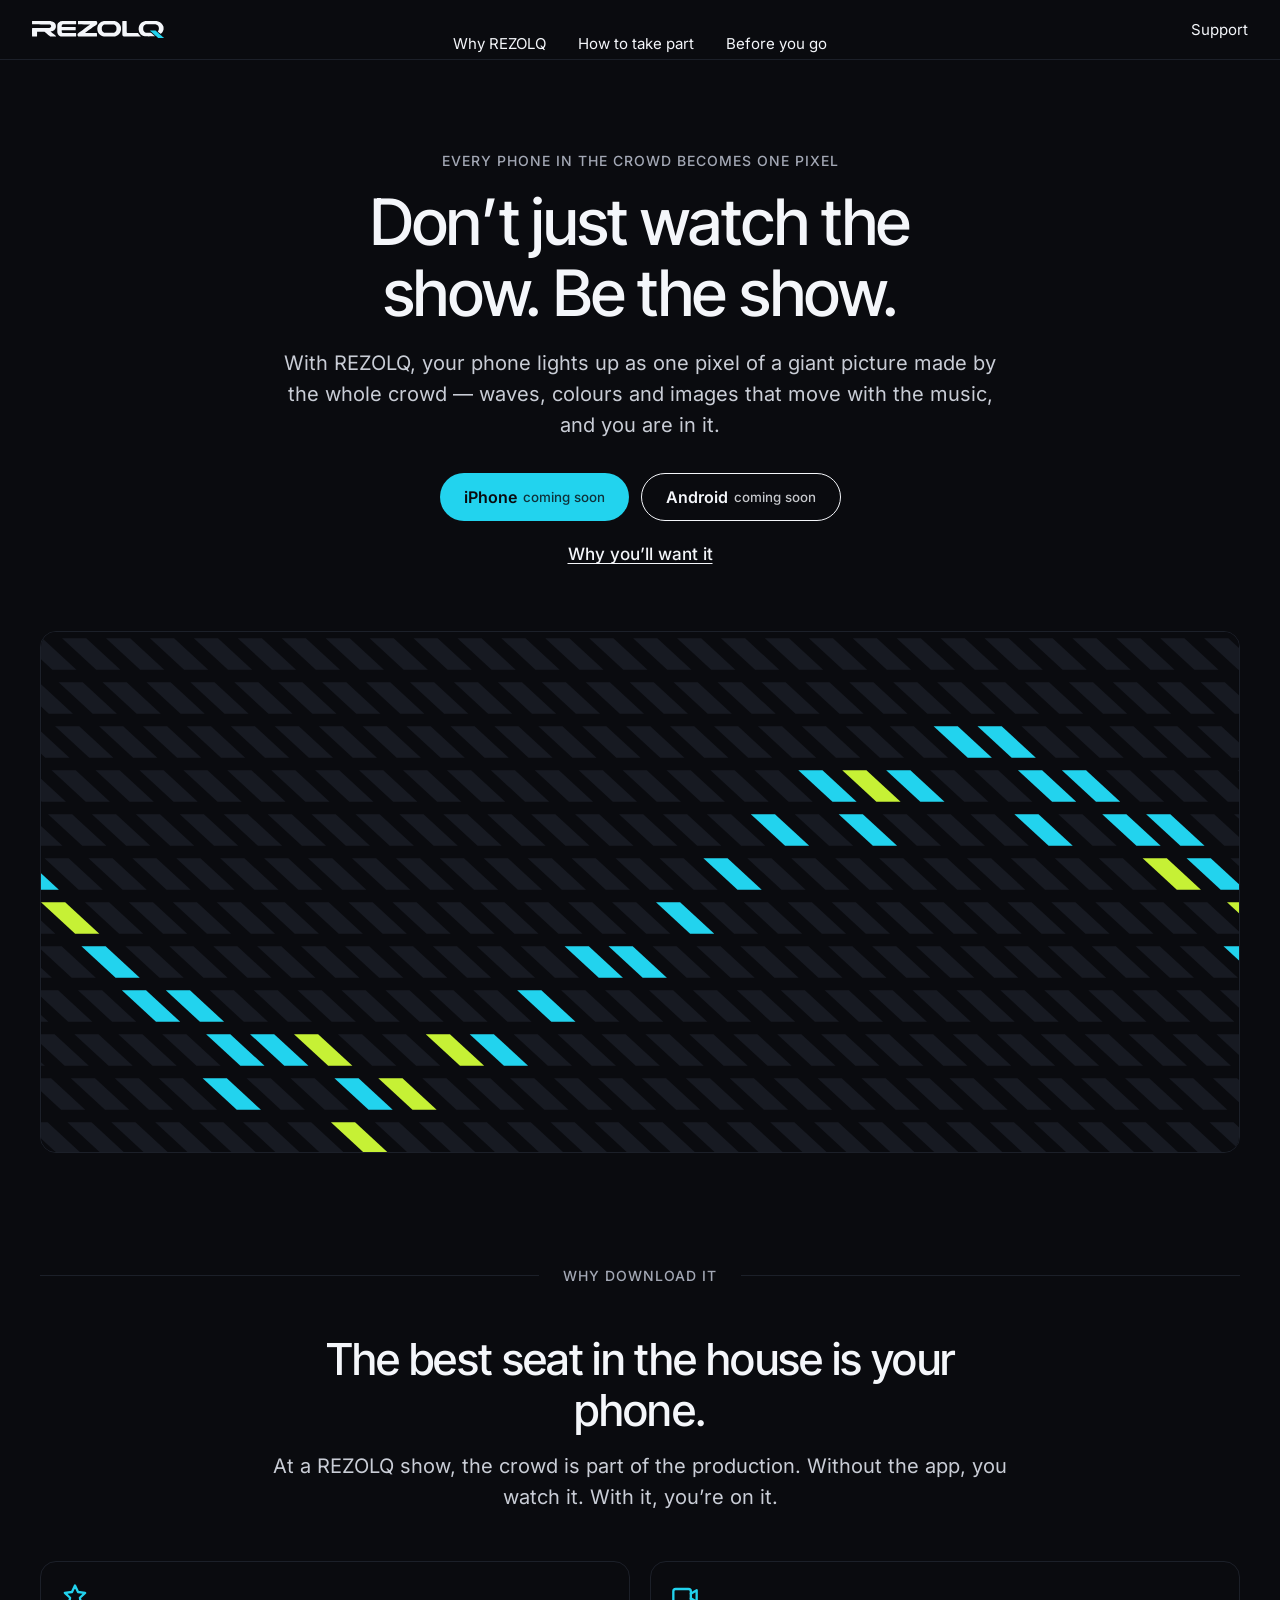
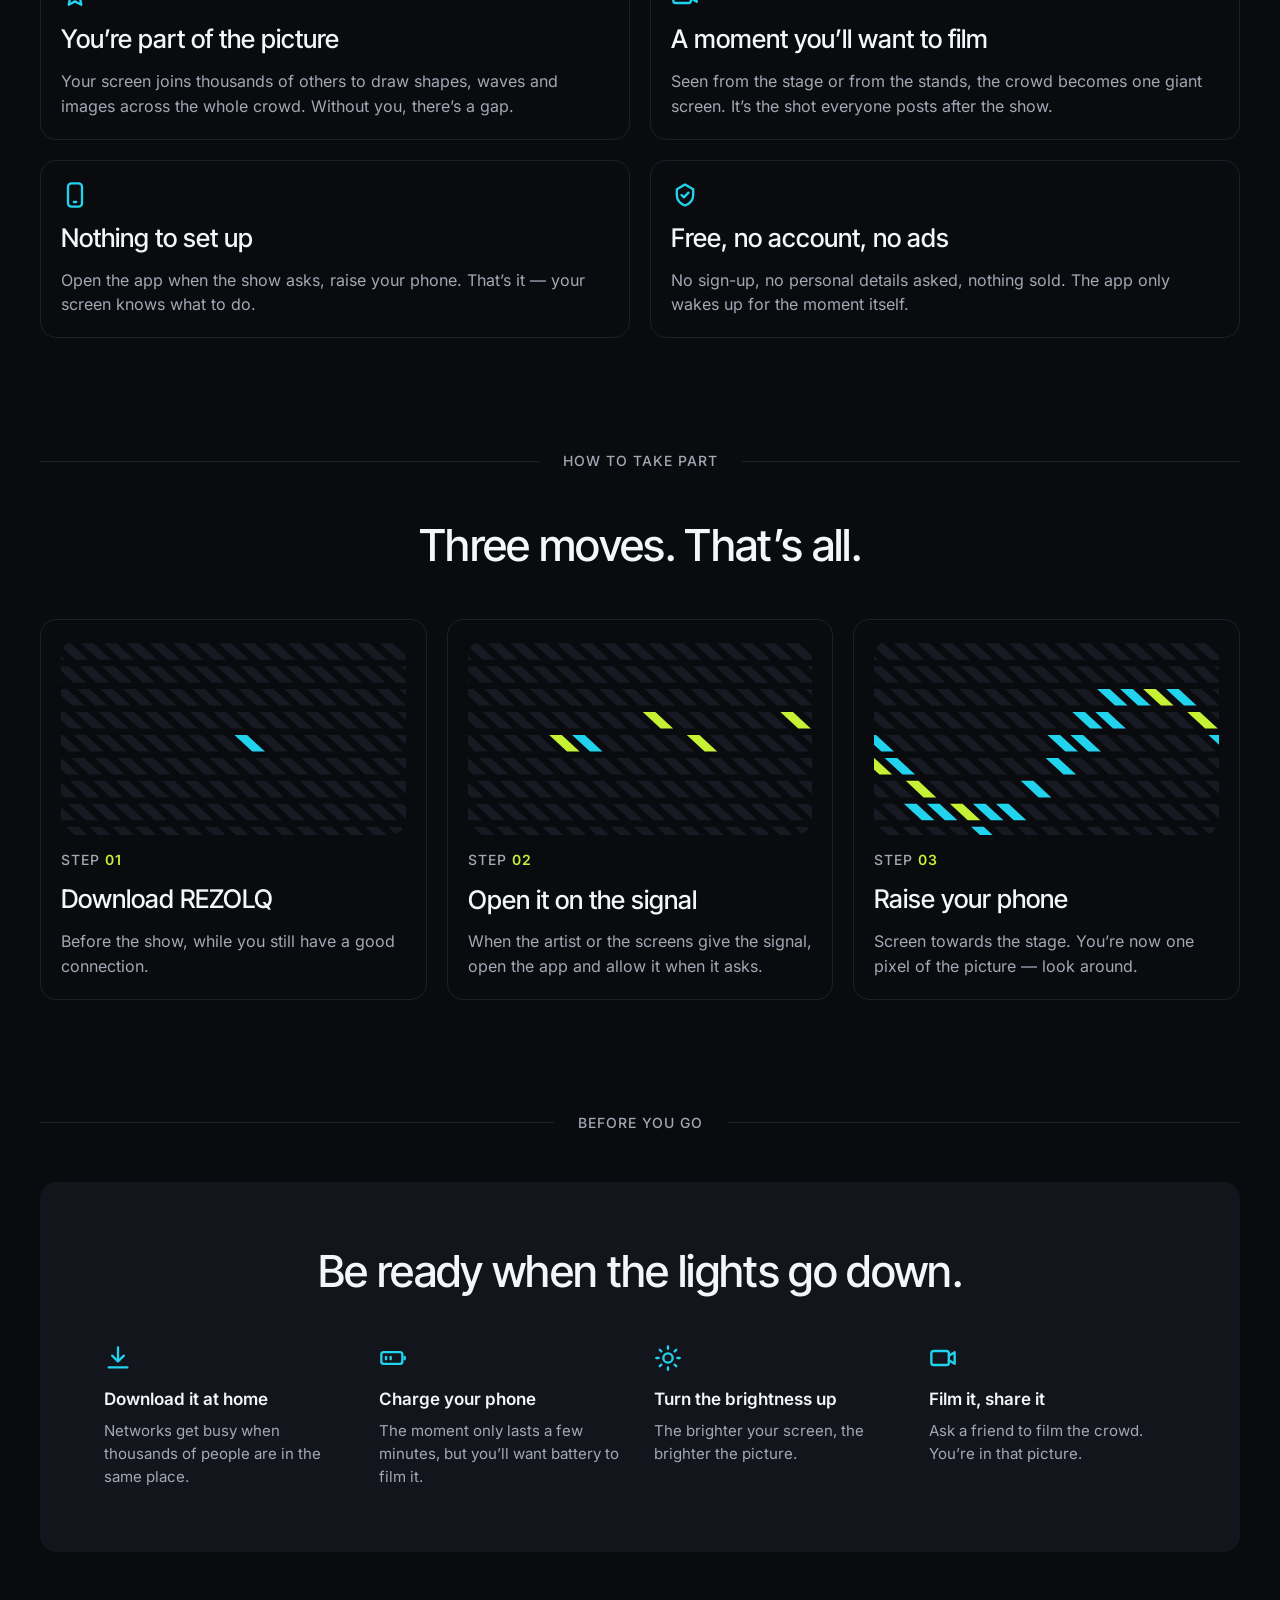
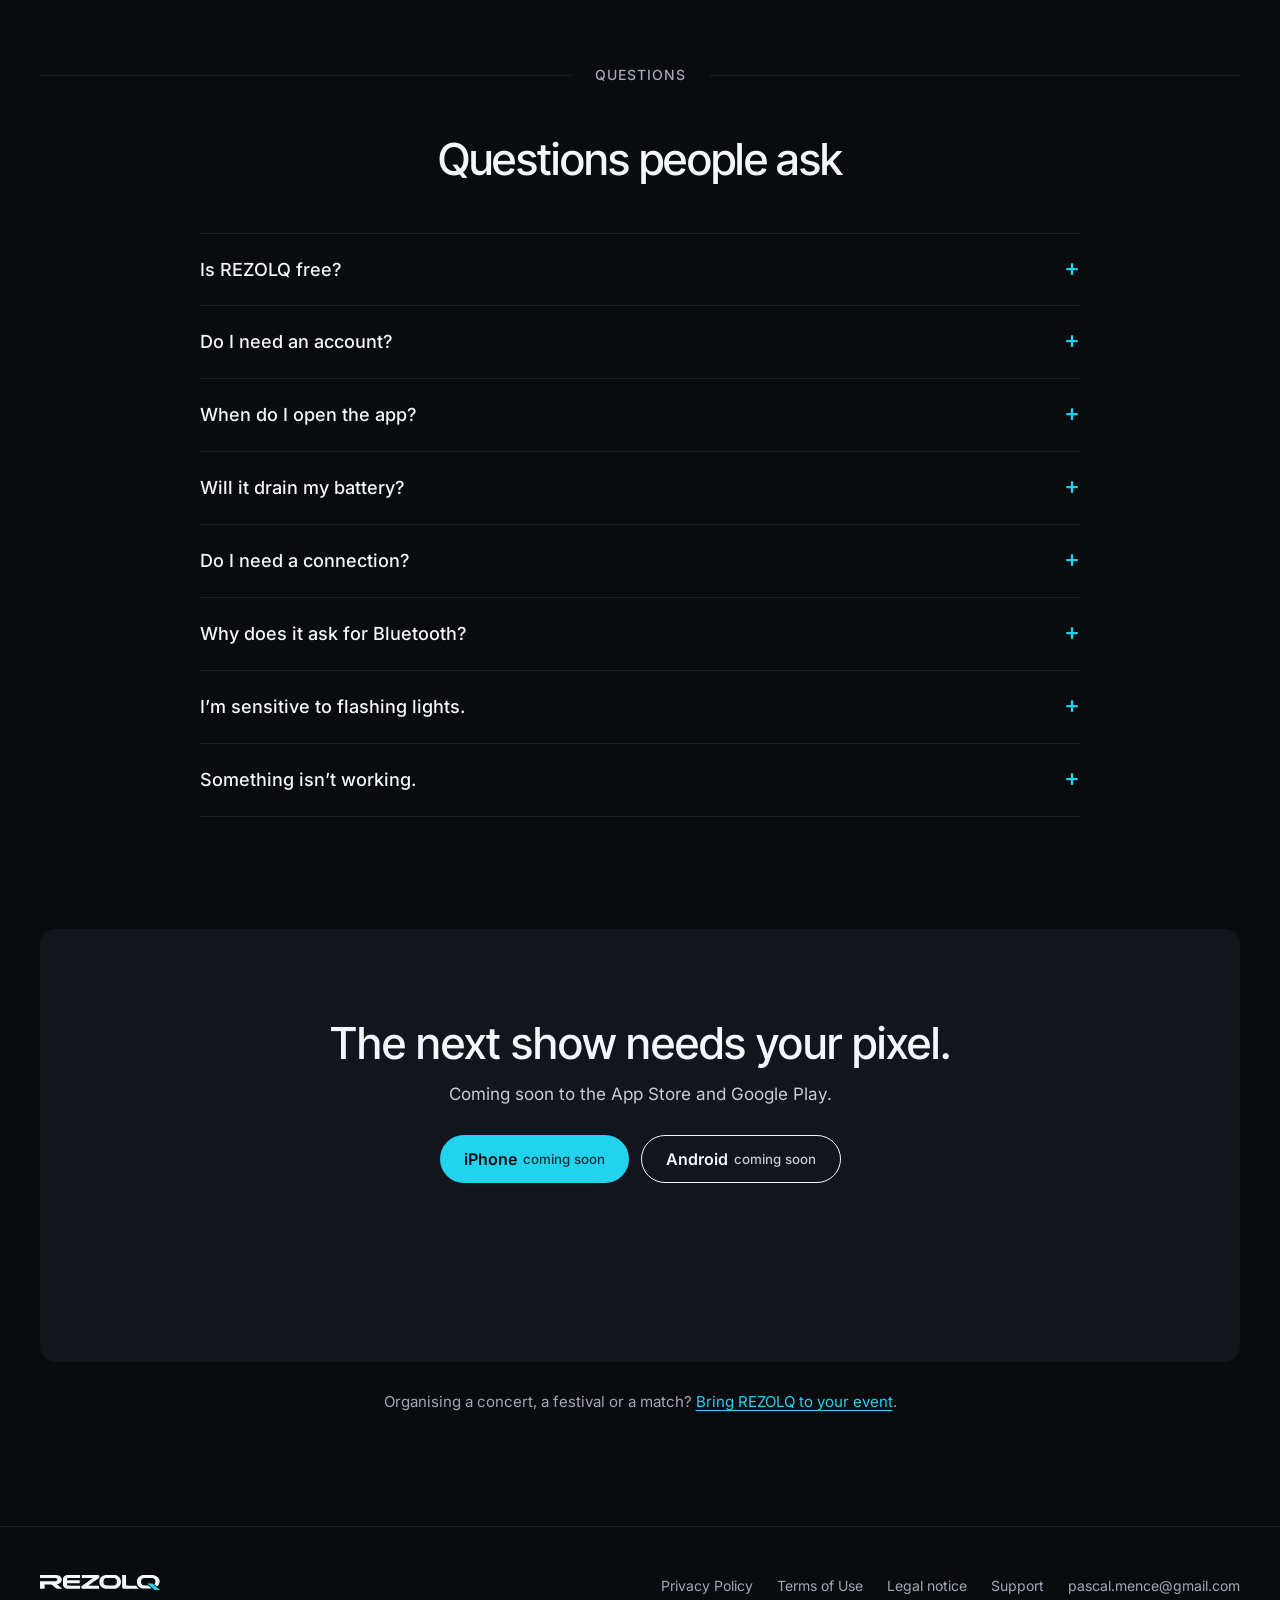
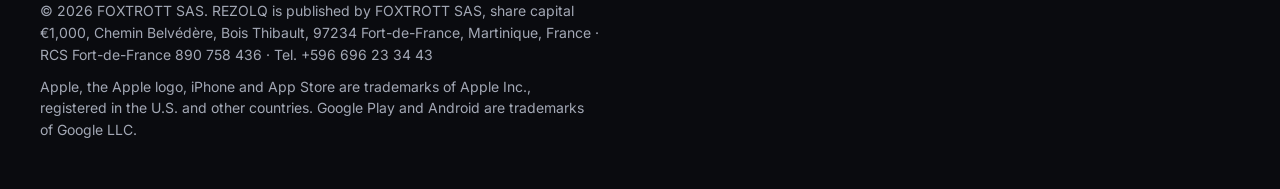
==== index.html @ 42d2b7ce "Redesign: audience-first home (why download, how to take part), Serato-inspired UI, Inter Tight + In" ====
<!doctype html>
<html lang="en">
<head>
<meta charset="utf-8">
<title>REZOLQ — Be the show</title>
<meta name="viewport" content="width=device-width, initial-scale=1">
<meta name="description" content="Don’t just watch the show. Be the show. With REZOLQ, your phone becomes one pixel of a giant picture made by the whole crowd. Free for iPhone and Android, no account.">
<meta http-equiv="Content-Security-Policy" content="default-src 'self'; script-src 'none'; style-src 'self'; img-src 'self' data:; font-src 'self'; connect-src 'none'; object-src 'none'; base-uri 'self'; form-action 'none'">
<meta name="referrer" content="strict-origin-when-cross-origin">
<meta name="theme-color" content="#0a0b0f">
<link rel="canonical" href="https://rezolq.com/">
<link rel="icon" href="/favicon.svg" type="image/svg+xml">
<link rel="icon" href="/favicon-32.png" sizes="32x32" type="image/png">
<link rel="apple-touch-icon" href="/apple-touch-icon.png">
<link rel="preload" href="/fonts/inter-tight-latin-500-normal.woff2" as="font" type="font/woff2" crossorigin>
<link rel="stylesheet" href="/assets/css/site.css?v=589f407a">
<meta property="og:type" content="website">
<meta property="og:site_name" content="REZOLQ">
<meta property="og:title" content="REZOLQ — Be the show">
<meta property="og:description" content="Don’t just watch the show. Be the show. With REZOLQ, your phone becomes one pixel of a giant picture made by the whole crowd. Free for iPhone and Android, no account.">
<meta property="og:url" content="https://rezolq.com/">
<meta property="og:image" content="https://rezolq.com/assets/img/og-rezolq.png">
<meta property="og:image:width" content="1200">
<meta property="og:image:height" content="630">
<meta name="twitter:card" content="summary_large_image">
<script type="application/ld+json">{"@context": "https://schema.org", "@graph": [{"@type": "Organization", "name": "FOXTROTT", "url": "https://rezolq.com", "email": "pascal.mence@gmail.com", "telephone": "+596696233443", "logo": "https://rezolq.com/assets/img/icon-512.png", "address": {"@type": "PostalAddress", "streetAddress": "Chemin Belvédère, Bois Thibault", "postalCode": "97234", "addressLocality": "Fort-de-France", "addressCountry": "MQ"}}, {"@type": "SoftwareApplication", "name": "REZOLQ", "applicationCategory": "EntertainmentApplication", "operatingSystem": "iOS, Android", "url": "https://rezolq.com", "publisher": {"@type": "Organization", "name": "FOXTROTT"}}]}</script>
</head>
<body>
<a class="skip" href="#content">Skip to content</a>
<header class="nav">
  <div class="container">
    <a class="logo" href="/" aria-label="REZOLQ home"><img src="/assets/img/rezolq-logo.svg" alt="REZOLQ" width="132" height="17"></a>
    <nav aria-label="Main"><ul class="nav-links"><li><a href="/#why">Why REZOLQ</a></li><li><a href="/#how">How to take part</a></li><li><a href="/#ready">Before you go</a></li></ul></nav>
    <div class="nav-end">
      <a href="/support.html">Support</a>
    </div>
  </div>
</header>
<main id="content">
<section class="hero">
  <div class="container">
    <p class="eyebrow">Every phone in the crowd becomes one pixel</p>
    <h1>Don’t just watch the show. Be the show.</h1>
    <p class="lead">With REZOLQ, your phone lights up as one pixel of a giant picture made by the whole crowd — waves, colours and images that move with the music, and you are in it.</p>
    <div class="actions" id="download"><span class="btn btn-primary btn-soon">iPhone <small>coming soon</small></span><span class="btn btn-secondary btn-soon">Android <small>coming soon</small></span></div>
    <a class="link more" href="#why">Why you’ll want it</a>
    <div class="media"><img src="/assets/img/motif-hero.svg" alt="Phone screens across a crowd; the lit ones draw a wave of light" width="1200" height="520" fetchpriority="high"></div>
  </div>
</section>

<section class="section" aria-labelledby="why-title">
  <div class="container">
    <p class="rule eyebrow" id="why">Why download it</p>
    <div class="section-head"><h2 id="why-title">The best seat in the house is your phone.</h2><p>At a REZOLQ show, the crowd is part of the production. Without the app, you watch it. With it, you’re on it.</p></div>
    <div class="cards cards-2 benefits">
      <article class="card reveal"><span class="ico"><svg viewBox="0 0 24 24" fill="none" stroke="currentColor" stroke-width="2" stroke-linecap="round" stroke-linejoin="round" aria-hidden="true"><path d="M12 3l2.6 5.6 6.1.7-4.5 4.2 1.2 6L12 16.6 6.6 19.5l1.2-6L3.3 9.3l6.1-.7z"/></svg></span><h3>You’re part of the picture</h3><p>Your screen joins thousands of others to draw shapes, waves and images across the whole crowd. Without you, there’s a gap.</p></article>
      <article class="card reveal"><span class="ico"><svg viewBox="0 0 24 24" fill="none" stroke="currentColor" stroke-width="2" stroke-linecap="round" stroke-linejoin="round" aria-hidden="true"><rect x="2" y="6" width="15" height="12" rx="2"/><path d="M17 10l5-3v10l-5-3"/></svg></span><h3>A moment you’ll want to film</h3><p>Seen from the stage or from the stands, the crowd becomes one giant screen. It’s the shot everyone posts after the show.</p></article>
      <article class="card reveal"><span class="ico"><svg viewBox="0 0 24 24" fill="none" stroke="currentColor" stroke-width="2" stroke-linecap="round" stroke-linejoin="round" aria-hidden="true"><rect x="6" y="2" width="12" height="20" rx="3"/><path d="M11 18h2"/></svg></span><h3>Nothing to set up</h3><p>Open the app when the show asks, raise your phone. That’s it — your screen knows what to do.</p></article>
      <article class="card reveal"><span class="ico"><svg viewBox="0 0 24 24" fill="none" stroke="currentColor" stroke-width="2" stroke-linecap="round" stroke-linejoin="round" aria-hidden="true"><path d="M12 3l7 4v5c0 4.5-3 7.5-7 9-4-1.5-7-4.5-7-9V7z"/><path d="M9 12l2 2 4-4"/></svg></span><h3>Free, no account, no ads</h3><p>No sign-up, no personal details asked, nothing sold. The app only wakes up for the moment itself.</p></article>
    </div>
  </div>
</section>

<section class="section" aria-labelledby="how-title">
  <div class="container">
    <p class="rule eyebrow" id="how">How to take part</p>
    <div class="section-head"><h2 id="how-title">Three moves. That’s all.</h2></div>
    <div class="cards cards-3">
      <article class="card reveal"><div class="thumb"><img src="/assets/img/step-1.svg" alt="" width="600" height="340" loading="lazy"></div><p class="meta"><span>Step <b>01</b></span></p><h3>Download REZOLQ</h3><p>Before the show, while you still have a good connection.</p></article>
      <article class="card reveal"><div class="thumb"><img src="/assets/img/step-2.svg" alt="" width="600" height="340" loading="lazy"></div><p class="meta"><span>Step <b>02</b></span></p><h3>Open it on the signal</h3><p>When the artist or the screens give the signal, open the app and allow it when it asks.</p></article>
      <article class="card reveal"><div class="thumb"><img src="/assets/img/step-3.svg" alt="" width="600" height="340" loading="lazy"></div><p class="meta"><span>Step <b>03</b></span></p><h3>Raise your phone</h3><p>Screen towards the stage. You’re now one pixel of the picture — look around.</p></article>
    </div>
  </div>
</section>

<section class="section" aria-labelledby="ready-title">
  <div class="container">
    <p class="rule eyebrow" id="ready">Before you go</p>
    <div class="panel reveal">
      <div class="section-head flush"><h2 id="ready-title">Be ready when the lights go down.</h2></div>
      <div class="features">
        <div class="feature"><svg viewBox="0 0 24 24" fill="none" stroke="currentColor" stroke-width="2" stroke-linecap="round" stroke-linejoin="round" aria-hidden="true"><path d="M12 3v12M7 10l5 5 5-5M4 20h16"/></svg><h3>Download it at home</h3><p>Networks get busy when thousands of people are in the same place.</p></div>
        <div class="feature"><svg viewBox="0 0 24 24" fill="none" stroke="currentColor" stroke-width="2" stroke-linecap="round" stroke-linejoin="round" aria-hidden="true"><rect x="2" y="7" width="18" height="10" rx="2"/><path d="M22 11v2M6 11v2M10 11v2"/></svg><h3>Charge your phone</h3><p>The moment only lasts a few minutes, but you’ll want battery to film it.</p></div>
        <div class="feature"><svg viewBox="0 0 24 24" fill="none" stroke="currentColor" stroke-width="2" stroke-linecap="round" stroke-linejoin="round" aria-hidden="true"><circle cx="12" cy="12" r="4"/><path d="M12 2v2M12 20v2M2 12h2M20 12h2M4.9 4.9l1.4 1.4M17.7 17.7l1.4 1.4M4.9 19.1l1.4-1.4M17.7 6.3l1.4-1.4"/></svg><h3>Turn the brightness up</h3><p>The brighter your screen, the brighter the picture.</p></div>
        <div class="feature"><svg viewBox="0 0 24 24" fill="none" stroke="currentColor" stroke-width="2" stroke-linecap="round" stroke-linejoin="round" aria-hidden="true"><rect x="2" y="6" width="15" height="12" rx="2"/><path d="M17 10l5-3v10l-5-3"/></svg><h3>Film it, share it</h3><p>Ask a friend to film the crowd. You’re in that picture.</p></div>
      </div>
    </div>
  </div>
</section>

<section class="section" aria-labelledby="faq-title">
  <div class="container">
    <p class="rule eyebrow">Questions</p>
    <div class="section-head"><h2 id="faq-title">Questions people ask</h2></div>
    <div class="faq-list">
      <details class="faq"><summary>Is REZOLQ free?</summary><p>Yes. Download it, open it at the show, and you’re in.</p></details><details class="faq"><summary>Do I need an account?</summary><p>No. No sign-up, no e-mail, no password. Nothing to delete afterwards.</p></details><details class="faq"><summary>When do I open the app?</summary><p>Only when the show asks you to. The artist or the screens will give the signal — open REZOLQ, raise your phone, and you’re part of the picture.</p></details><details class="faq"><summary>Will it drain my battery?</summary><p>Barely. The app only runs during the moment itself, usually a few minutes. Close it the rest of the time.</p></details><details class="faq"><summary>Do I need a connection?</summary><p>Yes, mobile data or Wi-Fi during the show. Download the app before you arrive: networks get busy when thousands of people are in the same place.</p></details><details class="faq"><summary>Why does it ask for Bluetooth?</summary><p>So your screen shows the right colour at the right place in the picture. It is used for nothing else. More in our <a href="/privacy.html">Privacy Policy</a>.</p></details><details class="faq"><summary>I’m sensitive to flashing lights.</summary><p>Some moments use flashing colours. If flashing lights affect you, keep the app closed and look away from the screens around you during those moments.</p></details><details class="faq"><summary>Something isn’t working.</summary><p>See the <a href="/support.html">Support page</a> or write to us. We answer within two working days.</p></details>
    </div>
  </div>
</section>

<section class="section" aria-labelledby="final-title">
  <div class="container">
    <div class="final">
      <img src="/assets/img/motif-final.svg" alt="" width="1200" height="420" loading="lazy">
      <h2 id="final-title">The next show needs your pixel.</h2>
      <p>Coming soon to the App Store and Google Play.</p>
      <div class="actions"><span class="btn btn-primary btn-soon">iPhone <small>coming soon</small></span><span class="btn btn-secondary btn-soon">Android <small>coming soon</small></span></div>
    </div>
    <p class="organisers">Organising a concert, a festival or a match? <a href="/support.html">Bring REZOLQ to your event</a>.</p>
  </div>
</section>
</main>
<footer class="foot">
  <div class="container">
    <div class="who">
      <img src="/assets/img/rezolq-logo.svg" alt="REZOLQ" width="120" height="16" loading="lazy">
      <p>© 2026 FOXTROTT SAS. REZOLQ is published by FOXTROTT SAS, share capital €1,000, Chemin Belvédère, Bois Thibault, 97234 Fort-de-France, Martinique, France · RCS Fort-de-France 890 758 436 · Tel. +596 696 23 34 43</p>
      <p>Apple, the Apple logo, iPhone and App Store are trademarks of Apple Inc., registered in the U.S. and other countries. Google Play and Android are trademarks of Google LLC.</p>
    </div>
    <nav aria-label="Legal"><ul><li><a href="/privacy.html">Privacy Policy</a></li><li><a href="/terms.html">Terms of Use</a></li><li><a href="/legal.html">Legal notice</a></li><li><a href="/support.html">Support</a></li><li><a href="mailto:pascal.mence@gmail.com">pascal.mence@gmail.com</a></li></ul></nav>
  </div>
</footer>
</body>
</html>
---- assets/css/site.css ----
/* REZOLQ — generated by _build/build.py from tokens.json. Do not edit by hand. */
@font-face{font-family:'Inter Tight';font-style:normal;font-display:swap;font-weight:500;src:url('../../fonts/inter-tight-latin-500-normal.woff2') format('woff2')}
@font-face{font-family:'Inter Tight';font-style:normal;font-display:swap;font-weight:600;src:url('../../fonts/inter-tight-latin-600-normal.woff2') format('woff2')}
@font-face{font-family:'Inter';font-style:normal;font-display:swap;font-weight:400;src:url('../../fonts/inter-latin-400-normal.woff2') format('woff2')}
@font-face{font-family:'Inter';font-style:normal;font-display:swap;font-weight:500;src:url('../../fonts/inter-latin-500-normal.woff2') format('woff2')}
@font-face{font-family:'Inter';font-style:normal;font-display:swap;font-weight:600;src:url('../../fonts/inter-latin-600-normal.woff2') format('woff2')}
:root {
  --nuit: #0a0b0f;
  --surface: #12151c;
  --ligne: #1c2029;
  --pixel-eteint: #171a22;
  --bordure-bouton: #5b6170;
  --blanc: #f4f6fa;
  --gris-clair: #c9cdd6;
  --gris: #a3a8b5;
  --gris-discret: #8b909c;
  --cyan: #22d3ee;
  --cyan-clair: #a5f3fc;
  --cyan-profond: #0e7490;
  --citron: #c6f135;
  --citron-clair: #e4fa9a;
  --citron-profond: #5c7a0a;
  --font-titre: "Inter Tight", Inter, system-ui, sans-serif;
  --font-texte: Inter, system-ui, sans-serif;
  --espace-1: 8px;
  --espace-2: 16px;
  --espace-3: 24px;
  --espace-4: 32px;
  --espace-5: 48px;
  --espace-6: 96px;
  --rayon-pixel: 2px;
  --rayon-carte: 16px;
  --rayon-pilule: 999px;
  --nav-h: 60px;
  --container: 1200px;
  --text-w: 760px;
  --section-y: clamp(72px, 9vw, 112px);
  --gutter: clamp(16px, 4vw, 32px);
  --fs-display: clamp(40px, 4.4vw + 22px, 64px);
  --fs-h2: clamp(32px, 2.4vw + 20px, 44px);
  --fs-h3: clamp(21px, 0.6vw + 18px, 26px);
  --fs-stat: clamp(32px, 1.6vw + 24px, 40px);
  --fs-lead: clamp(18px, 0.4vw + 16px, 20px);
  --dur-micro: 150ms;
  --dur-state: 250ms;
}
*, *::before, *::after { box-sizing: border-box; }
html { scroll-behavior: smooth; scroll-padding-top: calc(var(--nav-h) + 16px); -webkit-text-size-adjust: 100%; }
body { margin: 0; background: var(--nuit); color: var(--blanc); font-family: var(--font-texte); font-size: 17px; line-height: 1.55; }
img, svg { max-width: 100%; height: auto; display: block; }
a { color: var(--cyan); text-underline-offset: 3px; }
h1, h2, h3 { font-family: var(--font-titre); font-weight: 500; margin: 0; }
p { margin: 0; }
:focus-visible { outline: 2px solid var(--cyan); outline-offset: 3px; border-radius: var(--rayon-pixel); }
.skip { position: absolute; left: 16px; top: -100px; z-index: 100; background: var(--cyan); color: var(--nuit); padding: 10px 16px; border-radius: var(--rayon-pilule); font-weight: 600; text-decoration: none; }
.skip:focus { top: 12px; }
.container { width: 100%; max-width: calc(var(--container) + 2 * var(--gutter)); margin: 0 auto; padding: 0 var(--gutter); }

/* Navigation */
.nav { position: fixed; inset: 0 0 auto 0; z-index: 50; height: var(--nav-h); background: var(--nuit); border-bottom: 1px solid var(--ligne); }
.nav .container { max-width: none; height: 100%; display: flex; align-items: center; justify-content: space-between; gap: 24px; }
.nav .logo img { width: 132px; height: auto; }
.nav-links { display: flex; gap: 32px; list-style: none; margin: 0; padding: 0; position: absolute; left: 50%; transform: translateX(-50%); }
.nav-links a, .nav-end a { color: var(--blanc); text-decoration: none; font-size: 15px; }
.nav-end { display: flex; align-items: center; gap: 20px; }
main { padding-top: var(--nav-h); }

/* Buttons */
.btn { display: inline-flex; align-items: center; justify-content: center; min-height: 48px; padding: 0 24px; border-radius: var(--rayon-pilule); font-family: var(--font-texte); font-size: 16px; font-weight: 600; text-decoration: none; white-space: nowrap; transition: background-color var(--dur-state), border-color var(--dur-state), color var(--dur-state); }
.btn-primary { background: var(--cyan); color: var(--nuit); }
.btn-secondary { border: 1.5px solid var(--blanc); color: var(--blanc); }
.btn-soon { cursor: default; }
.btn-soon small { font-weight: 500; opacity: .8; margin-left: 6px; }
.link { color: var(--blanc); font-weight: 500; text-decoration: underline; }
.actions { display: flex; flex-wrap: wrap; justify-content: center; gap: 12px; }

/* Hero */
.hero { text-align: center; padding: clamp(56px, 7vw, 96px) 0 0; }
.eyebrow { font-size: 14px; font-weight: 500; letter-spacing: 1px; text-transform: uppercase; color: var(--gris); }
.hero h1 { font-size: var(--fs-display); line-height: 1.1; letter-spacing: -0.02em; max-width: 18ch; margin: 16px auto 0; }
.hero .lead { font-size: var(--fs-lead); color: var(--gris-clair); max-width: 36em; margin: 20px auto 32px; }
.hero .note { margin-top: 16px; font-size: 14px; color: var(--gris-discret); }
.hero .more { display: inline-block; margin-top: 20px; }
.media { margin-top: clamp(40px, 5vw, 64px); border-radius: var(--rayon-carte); overflow: hidden; background: var(--nuit); border: 1px solid var(--ligne); }
.media img { width: 100%; }


/* Sections */
.section { padding: var(--section-y) 0 0; }
.rule { display: flex; align-items: center; gap: 24px; margin-bottom: clamp(32px, 4vw, 48px); }
.rule::before, .rule::after { content: ""; flex: 1; height: 1px; background: var(--ligne); }
.section-head { text-align: center; max-width: var(--text-w); margin: 0 auto clamp(32px, 4vw, 48px); }
.section-head h2 { font-size: var(--fs-h2); line-height: 1.15; letter-spacing: -0.015em; }
.section-head p { margin-top: 16px; color: var(--gris-clair); font-size: var(--fs-lead); }
.cards { display: grid; gap: 20px; }
.cards-3 { grid-template-columns: repeat(3, minmax(0, 1fr)); }
.cards-2 { grid-template-columns: repeat(2, minmax(0, 1fr)); }
.card { background: var(--nuit); border: 1px solid var(--ligne); border-radius: var(--rayon-carte); padding: 20px; display: flex; flex-direction: column; gap: 14px; }
.card .thumb { border-radius: var(--rayon-carte); overflow: hidden; background: var(--surface); }
.card .meta { display: flex; justify-content: space-between; align-items: center; font-size: 14px; font-weight: 500; letter-spacing: 1px; text-transform: uppercase; color: var(--gris); }
.card .meta b { color: var(--citron); font-weight: 600; }
.card h3 { font-size: var(--fs-h3); line-height: 1.2; }
.card p { color: var(--gris); font-size: 16px; }
.panel { background: var(--surface); border-radius: var(--rayon-carte); padding: clamp(28px, 5vw, 64px); }
.features { display: grid; grid-template-columns: repeat(4, minmax(0, 1fr)); gap: 28px; margin-top: clamp(32px, 4vw, 48px); }
.feature svg { width: 28px; height: 28px; color: var(--cyan); }
.feature h3 { font-family: var(--font-texte); font-size: 17px; font-weight: 600; margin: 14px 0 6px; }
.feature p { color: var(--gris); font-size: 15px; }
.center { text-align: center; margin-top: 28px; }
.section-head.flush { margin-bottom: 0; }
.benefits .ico svg { width: 28px; height: 28px; color: var(--cyan); }
.organisers { text-align: center; margin-top: 28px; color: var(--gris); font-size: 15px; }
.cta-gap { margin-top: 28px; }

/* FAQ */
.faq-list { max-width: 880px; margin: 0 auto; border-top: 1px solid var(--ligne); }
.faq { border-bottom: 1px solid var(--ligne); }
.faq summary { list-style: none; cursor: pointer; display: flex; justify-content: space-between; gap: 16px; padding: 22px 0; font-size: 18px; font-weight: 500; }
.faq summary::-webkit-details-marker { display: none; }
.faq summary::after { content: "+"; color: var(--cyan); font-size: 24px; line-height: 1; transition: transform var(--dur-state); }
.faq[open] summary::after { transform: rotate(45deg); }
.faq p { padding: 0 0 22px; color: var(--gris); max-width: 64ch; }

/* Final call */
.final { position: relative; overflow: hidden; text-align: center; border-radius: var(--rayon-carte); background: var(--surface); padding: clamp(48px, 7vw, 96px) var(--gutter); }
.final { padding-bottom: clamp(120px, 14vw, 180px); }
.final img { position: absolute; left: 0; right: 0; bottom: 0; width: 100%; height: clamp(90px, 12vw, 150px); object-fit: cover; object-position: center 70%; opacity: .6; }
.final > * { position: relative; }
.final h2 { font-size: var(--fs-h2); line-height: 1.15; }
.final p { color: var(--gris-clair); margin: 12px 0 28px; }

/* Footer */
.foot { margin-top: var(--section-y); border-top: 1px solid var(--ligne); padding: 48px 0; font-size: 14px; color: var(--gris); }
.foot .container { display: flex; flex-wrap: wrap; justify-content: space-between; gap: 32px; }
.foot .who { display: grid; gap: 10px; max-width: 560px; }
.foot .who img { width: 120px; }
.foot nav ul { list-style: none; margin: 0; padding: 0; display: flex; flex-wrap: wrap; gap: 12px 24px; }
.foot a { color: var(--gris); text-decoration: none; }

/* Documents (legal pages, support) */
.doc { max-width: calc(var(--text-w) + 2 * var(--gutter)); margin: 0 auto; padding: clamp(48px, 6vw, 80px) var(--gutter) 0; }
.doc h1 { font-size: clamp(36px, 2vw + 28px, 48px); line-height: 1.1; letter-spacing: -0.015em; margin-bottom: 12px; }
.doc h2 { font-size: 24px; margin: 40px 0 12px; }
.doc h3 { font-size: 18px; margin: 24px 0 8px; }
.doc p, .doc li { color: var(--gris-clair); }
.doc p + p { margin-top: 14px; }
.doc .meta { font-size: 15px; color: var(--gris-discret); margin-bottom: 28px; }
.doc strong { color: var(--blanc); }
.doc ul { padding-left: 20px; display: grid; gap: 8px; }
.doc .note { background: var(--surface); border: 1px solid var(--ligne); border-radius: var(--rayon-carte); padding: 20px 24px; }
.doc table { border-collapse: collapse; width: 100%; font-size: 15px; display: block; overflow-x: auto; }
.doc th, .doc td { text-align: left; vertical-align: top; padding: 12px 14px; border-bottom: 1px solid var(--ligne); }
.doc th { color: var(--blanc); font-weight: 600; }
.doc thead th { background: var(--surface); }
.doc .intro p { font-size: var(--fs-lead); margin-top: 12px; }
.doc .cards { margin: 40px 0; }
.doc .card h2 { margin: 0; font-size: 20px; }
.doc .card .btn { align-self: flex-start; margin-top: 6px; }
.doc section { margin-top: 48px; }
.doc .faq-list { max-width: none; }
.doc .faq summary { font-size: 17px; }
.doc section.card { background: var(--surface); }

@media (hover: hover) {
  a:hover { color: var(--cyan-clair); }
  .nav-links a:hover, .nav-end a:hover, .foot a:hover { color: var(--cyan-clair); }
  .btn-primary:not(.btn-soon):hover { background: var(--cyan-clair); color: var(--nuit); }
  .btn-secondary:not(.btn-soon):hover { border-color: var(--cyan-clair); color: var(--cyan-clair); }
  .link:hover { color: var(--cyan-clair); }
}
@media (max-width: 900px) {
  .nav-links { display: none; }
  .cards-3, .features { grid-template-columns: repeat(2, minmax(0, 1fr)); }
}
@media (max-width: 600px) {
  .cards-3, .cards-2, .features { grid-template-columns: minmax(0, 1fr); }
  .actions .btn { width: 100%; }
  .rule { gap: 14px; }
}
@media (prefers-reduced-motion: no-preference) {
  @supports (animation-timeline: view()) {
    .reveal { animation: rise linear both; animation-timeline: view(); animation-range: entry 0% entry 40%; }
    @keyframes rise { from { opacity: 0; transform: translateY(24px); } to { opacity: 1; transform: none; } }
  }
}
@media (prefers-reduced-motion: reduce) {
  html { scroll-behavior: auto; }
  * { transition: none !important; }
}
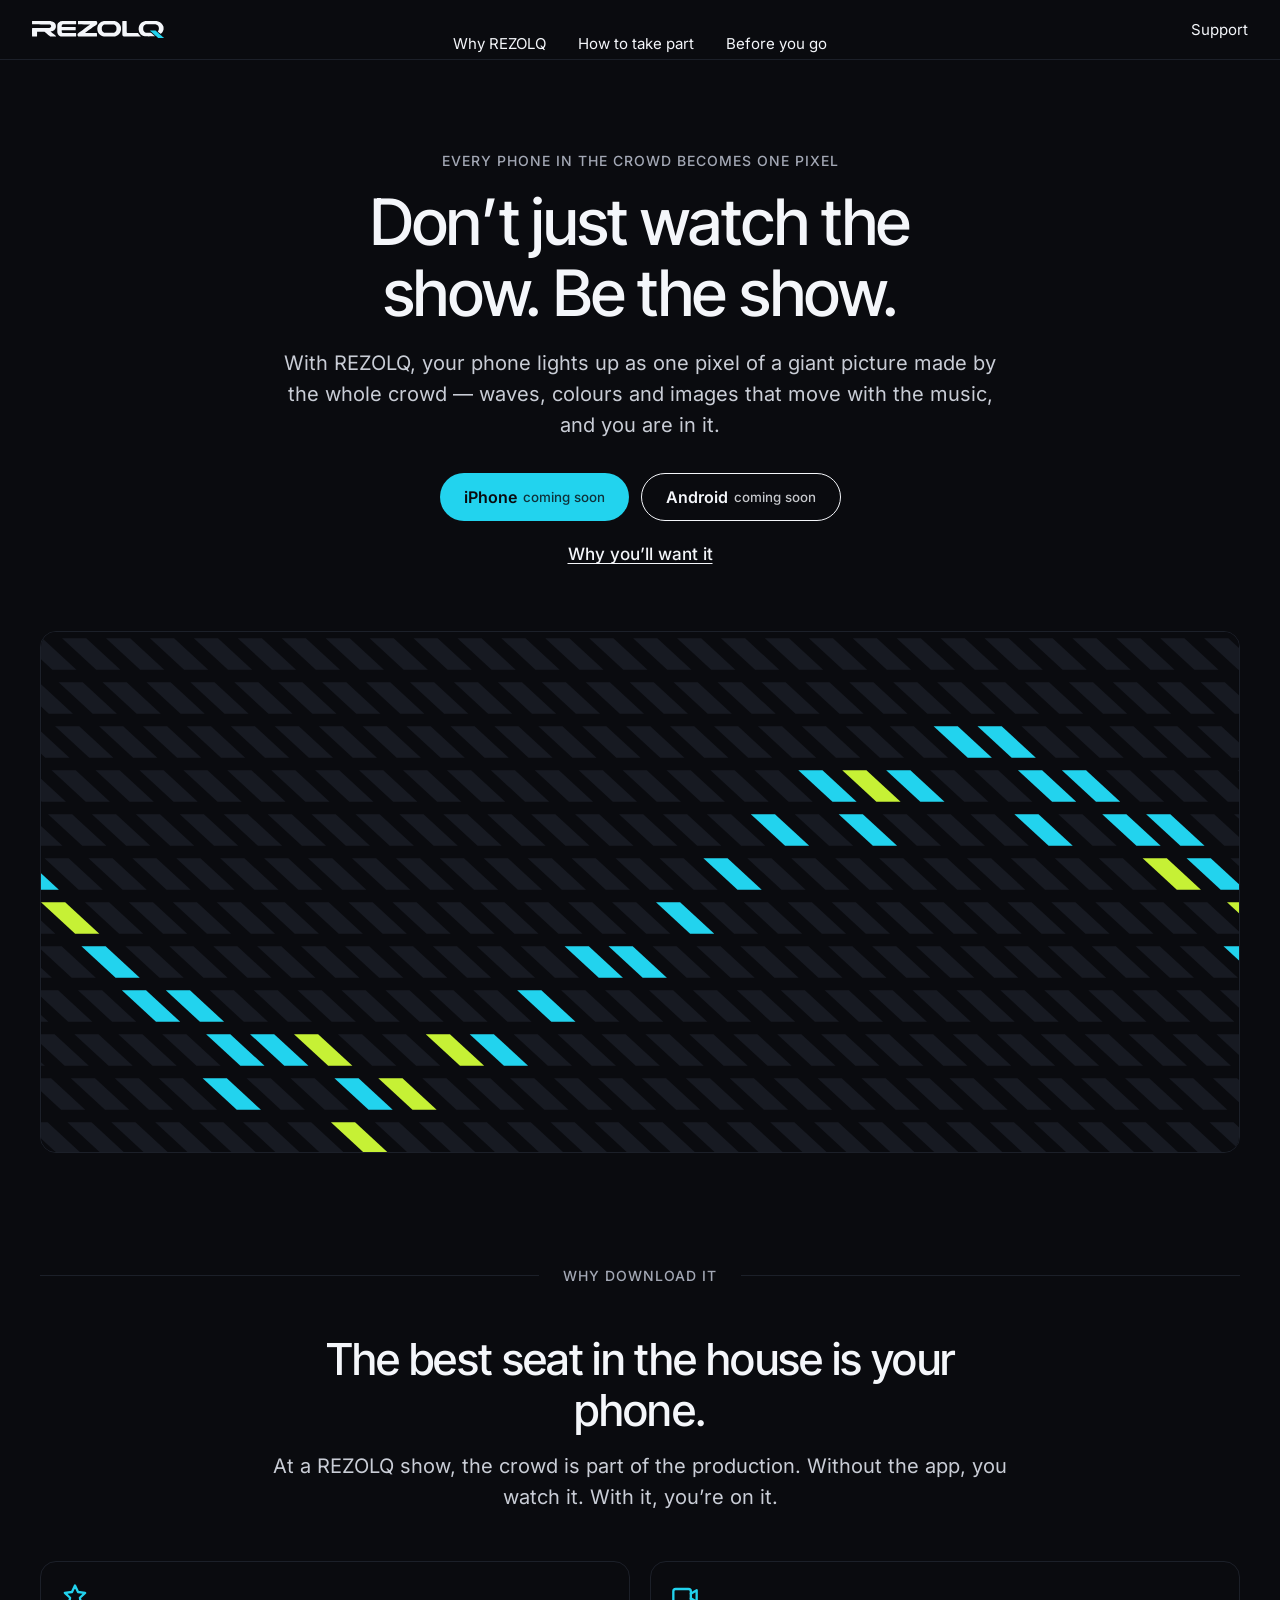
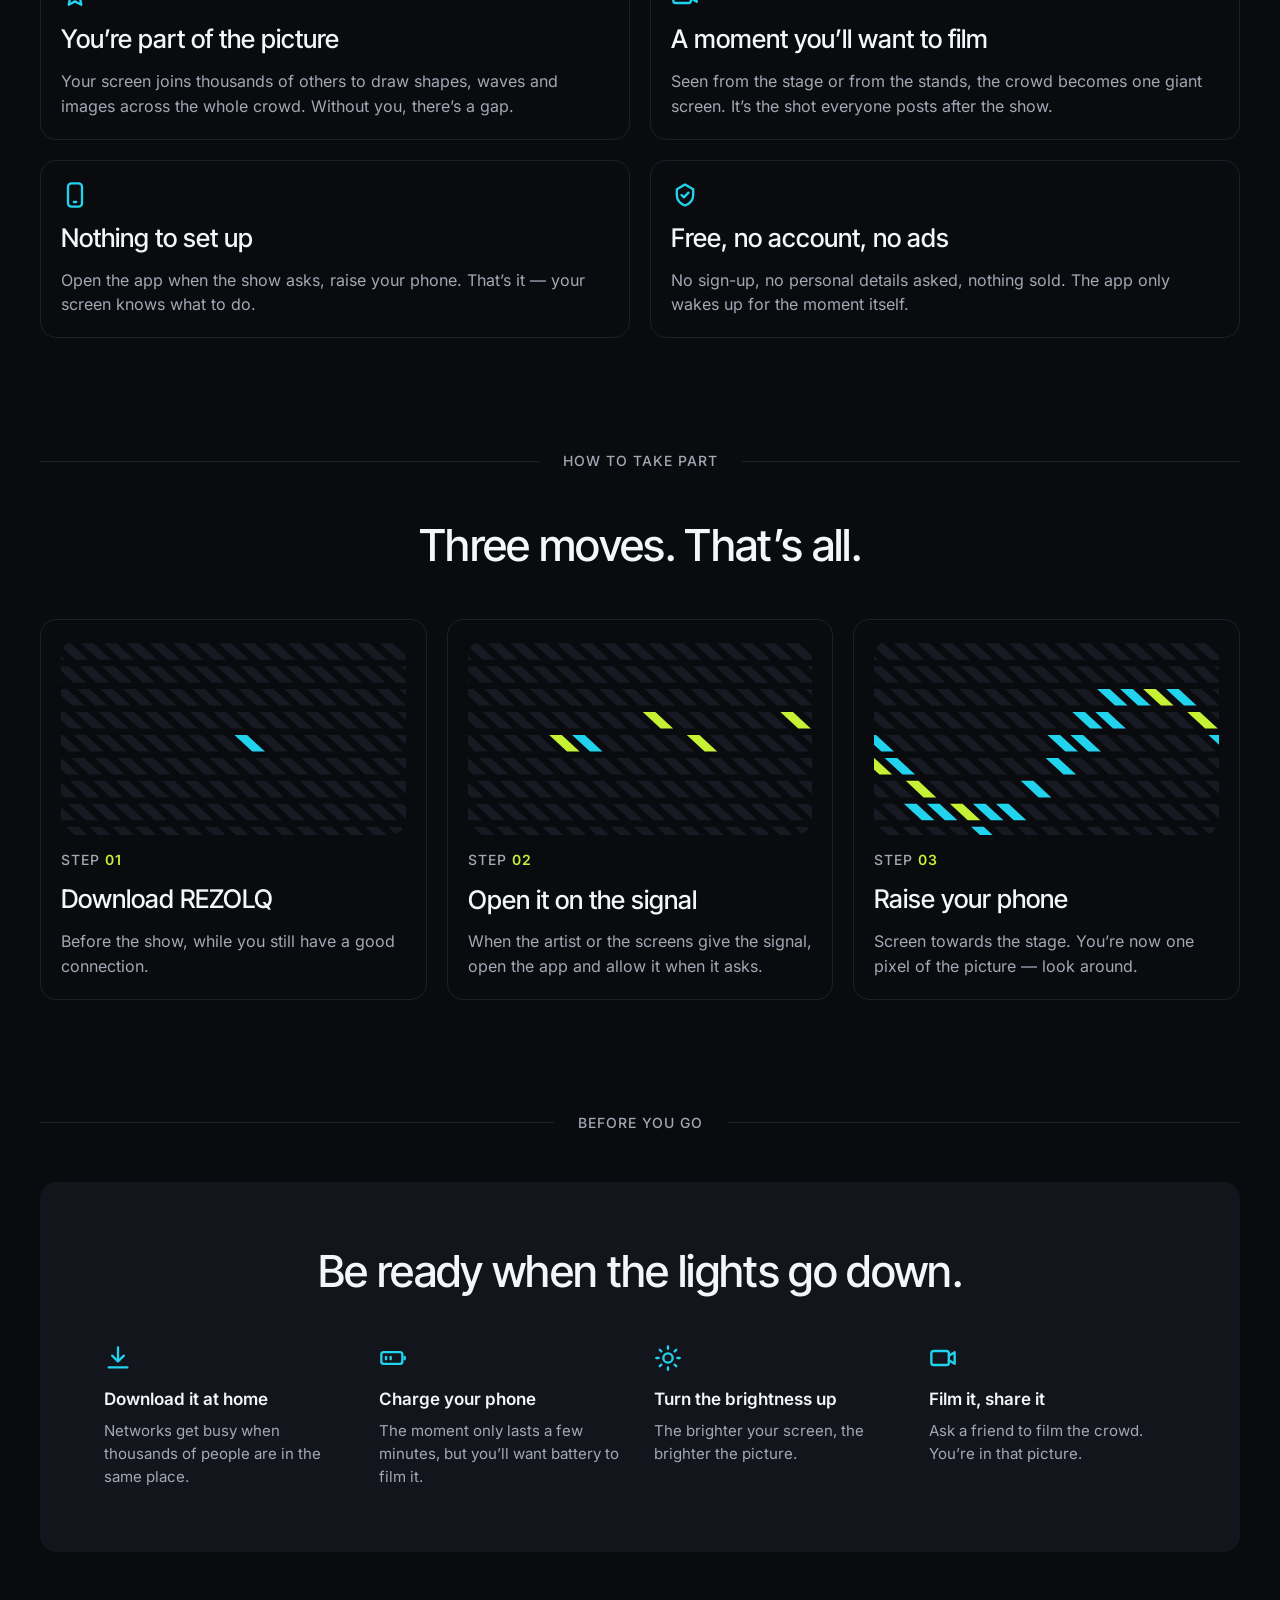
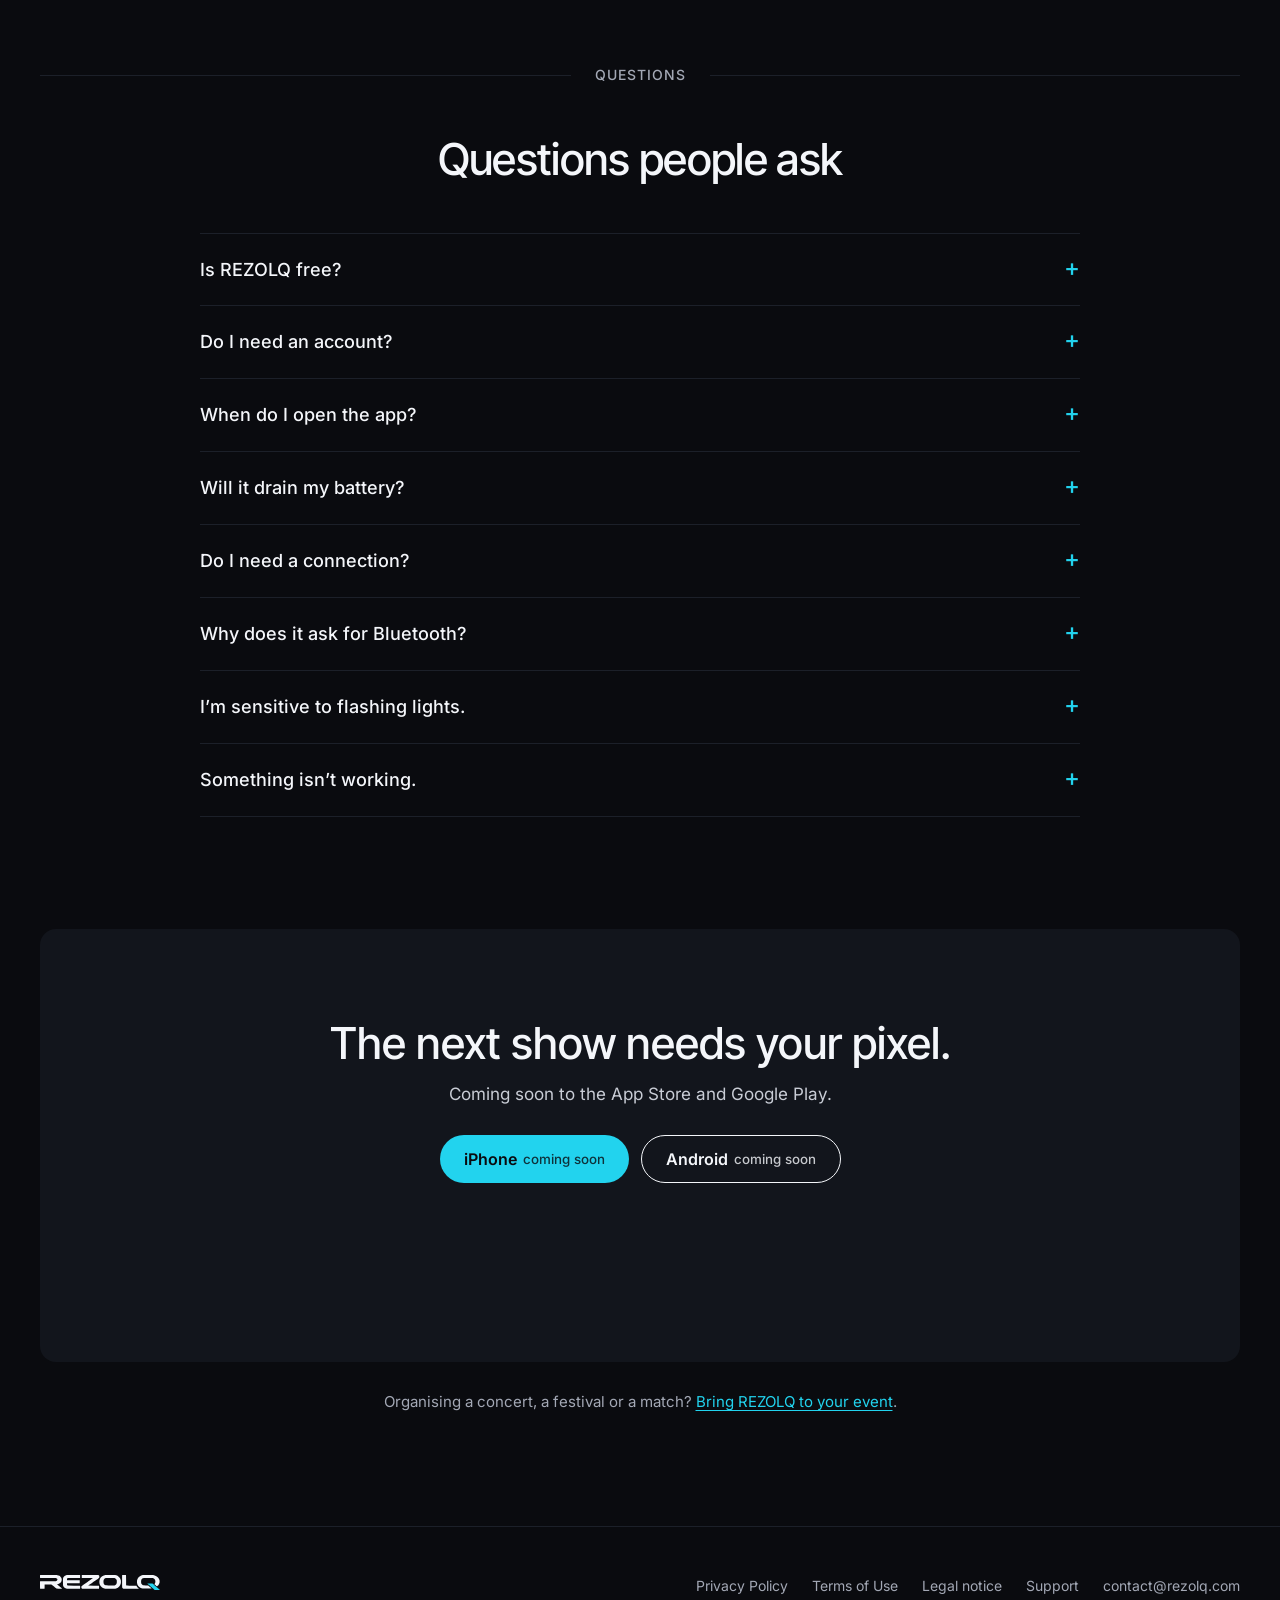
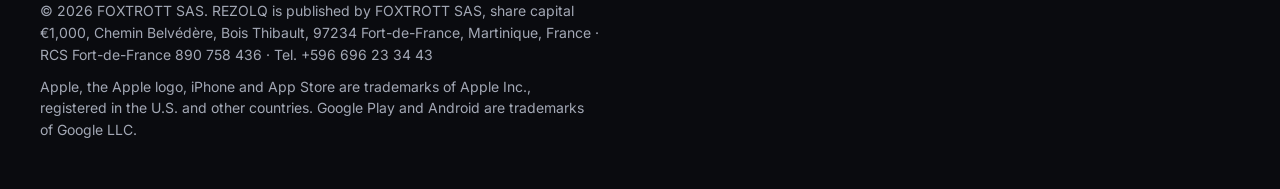
==== commit 719763cb: "Use contact@rezolq.com as the public contact address Co-Authored-By: Claude Opus 5.5 <noreply@anthro" ====
--- a/index.html
+++ b/index.html
@@ -23,7 +23,7 @@
 <meta property="og:image:width" content="1200">
 <meta property="og:image:height" content="630">
 <meta name="twitter:card" content="summary_large_image">
-<script type="application/ld+json">{"@context": "https://schema.org", "@graph": [{"@type": "Organization", "name": "FOXTROTT", "url": "https://rezolq.com", "email": "pascal.mence@gmail.com", "telephone": "+596696233443", "logo": "https://rezolq.com/assets/img/icon-512.png", "address": {"@type": "PostalAddress", "streetAddress": "Chemin Belvédère, Bois Thibault", "postalCode": "97234", "addressLocality": "Fort-de-France", "addressCountry": "MQ"}}, {"@type": "SoftwareApplication", "name": "REZOLQ", "applicationCategory": "EntertainmentApplication", "operatingSystem": "iOS, Android", "url": "https://rezolq.com", "publisher": {"@type": "Organization", "name": "FOXTROTT"}}]}</script>
+<script type="application/ld+json">{"@context": "https://schema.org", "@graph": [{"@type": "Organization", "name": "FOXTROTT", "url": "https://rezolq.com", "email": "contact@rezolq.com", "telephone": "+596696233443", "logo": "https://rezolq.com/assets/img/icon-512.png", "address": {"@type": "PostalAddress", "streetAddress": "Chemin Belvédère, Bois Thibault", "postalCode": "97234", "addressLocality": "Fort-de-France", "addressCountry": "MQ"}}, {"@type": "SoftwareApplication", "name": "REZOLQ", "applicationCategory": "EntertainmentApplication", "operatingSystem": "iOS, Android", "url": "https://rezolq.com", "publisher": {"@type": "Organization", "name": "FOXTROTT"}}]}</script>
 </head>
 <body>
 <a class="skip" href="#content">Skip to content</a>
@@ -117,7 +117,7 @@
       <p>© 2026 FOXTROTT SAS. REZOLQ is published by FOXTROTT SAS, share capital €1,000, Chemin Belvédère, Bois Thibault, 97234 Fort-de-France, Martinique, France · RCS Fort-de-France 890 758 436 · Tel. +596 696 23 34 43</p>
       <p>Apple, the Apple logo, iPhone and App Store are trademarks of Apple Inc., registered in the U.S. and other countries. Google Play and Android are trademarks of Google LLC.</p>
     </div>
-    <nav aria-label="Legal"><ul><li><a href="/privacy.html">Privacy Policy</a></li><li><a href="/terms.html">Terms of Use</a></li><li><a href="/legal.html">Legal notice</a></li><li><a href="/support.html">Support</a></li><li><a href="mailto:pascal.mence@gmail.com">pascal.mence@gmail.com</a></li></ul></nav>
+    <nav aria-label="Legal"><ul><li><a href="/privacy.html">Privacy Policy</a></li><li><a href="/terms.html">Terms of Use</a></li><li><a href="/legal.html">Legal notice</a></li><li><a href="/support.html">Support</a></li><li><a href="mailto:contact@rezolq.com">contact@rezolq.com</a></li></ul></nav>
   </div>
 </footer>
 </body>
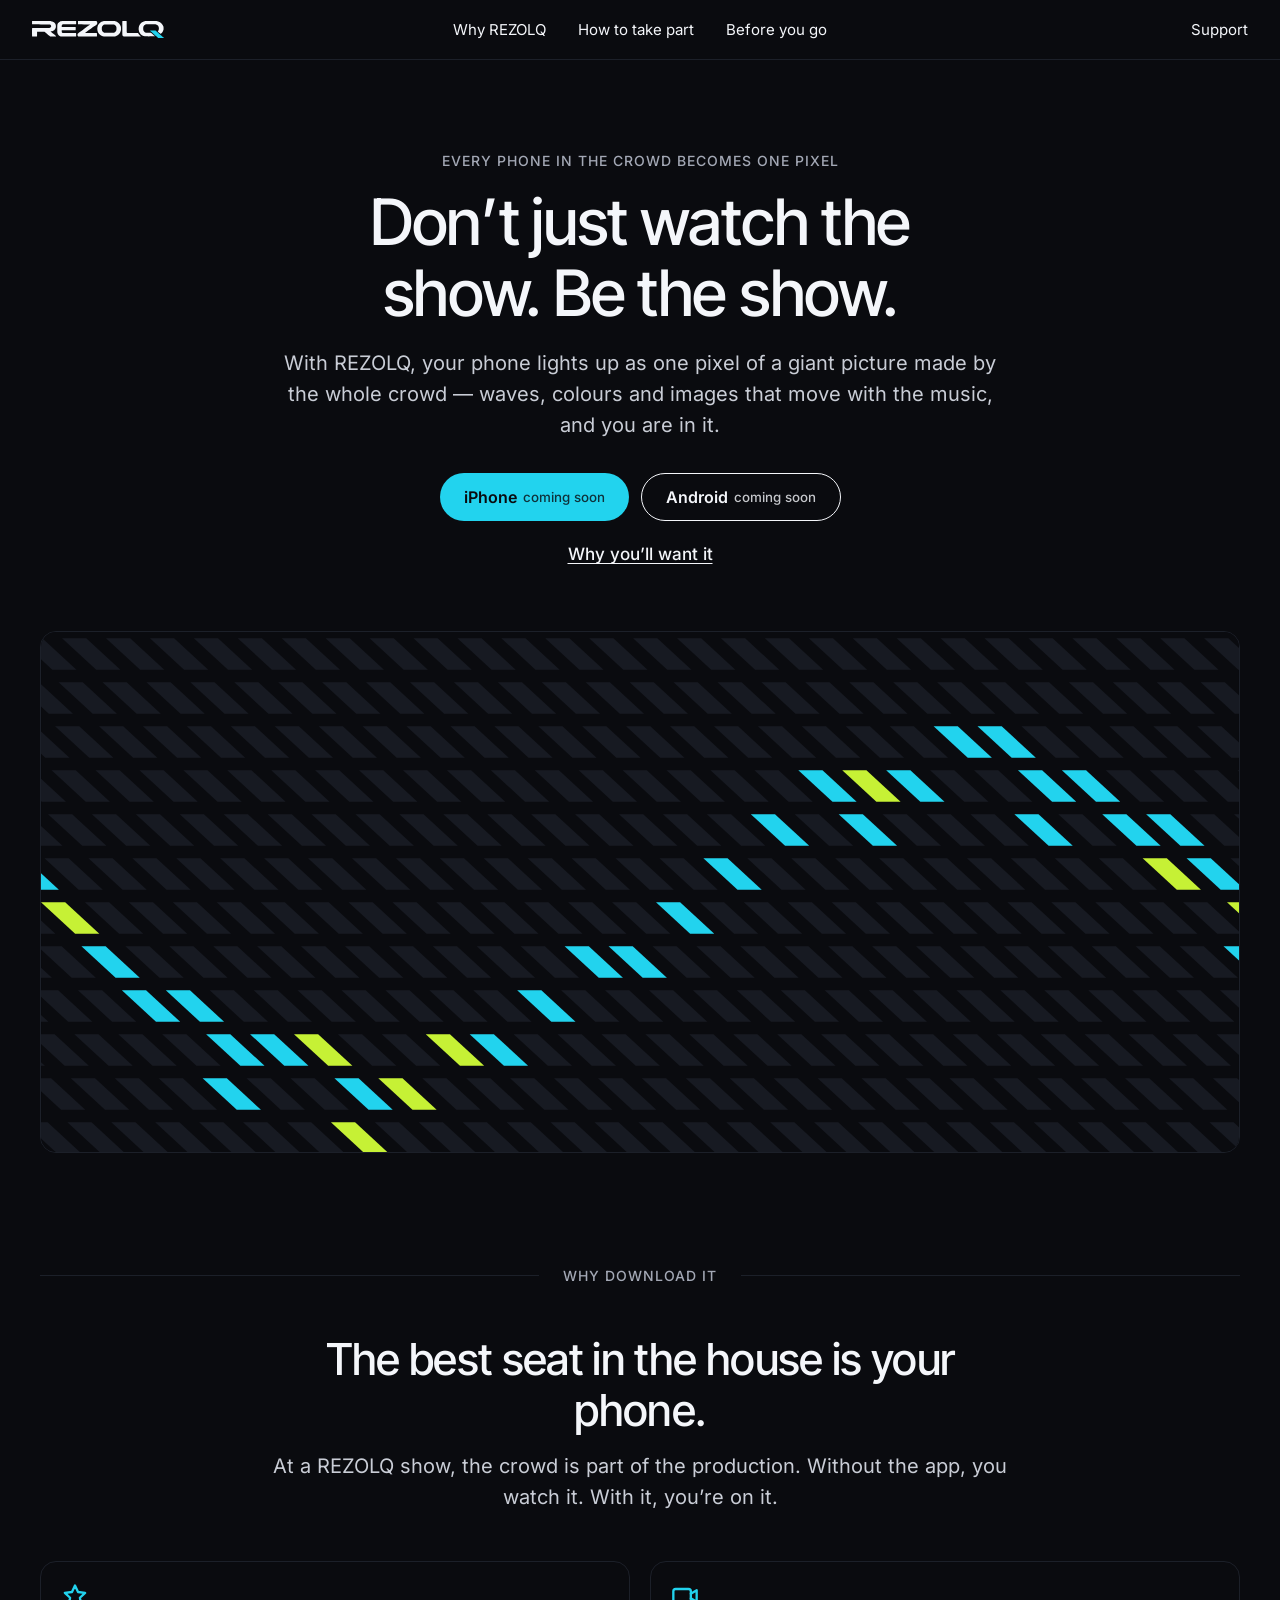
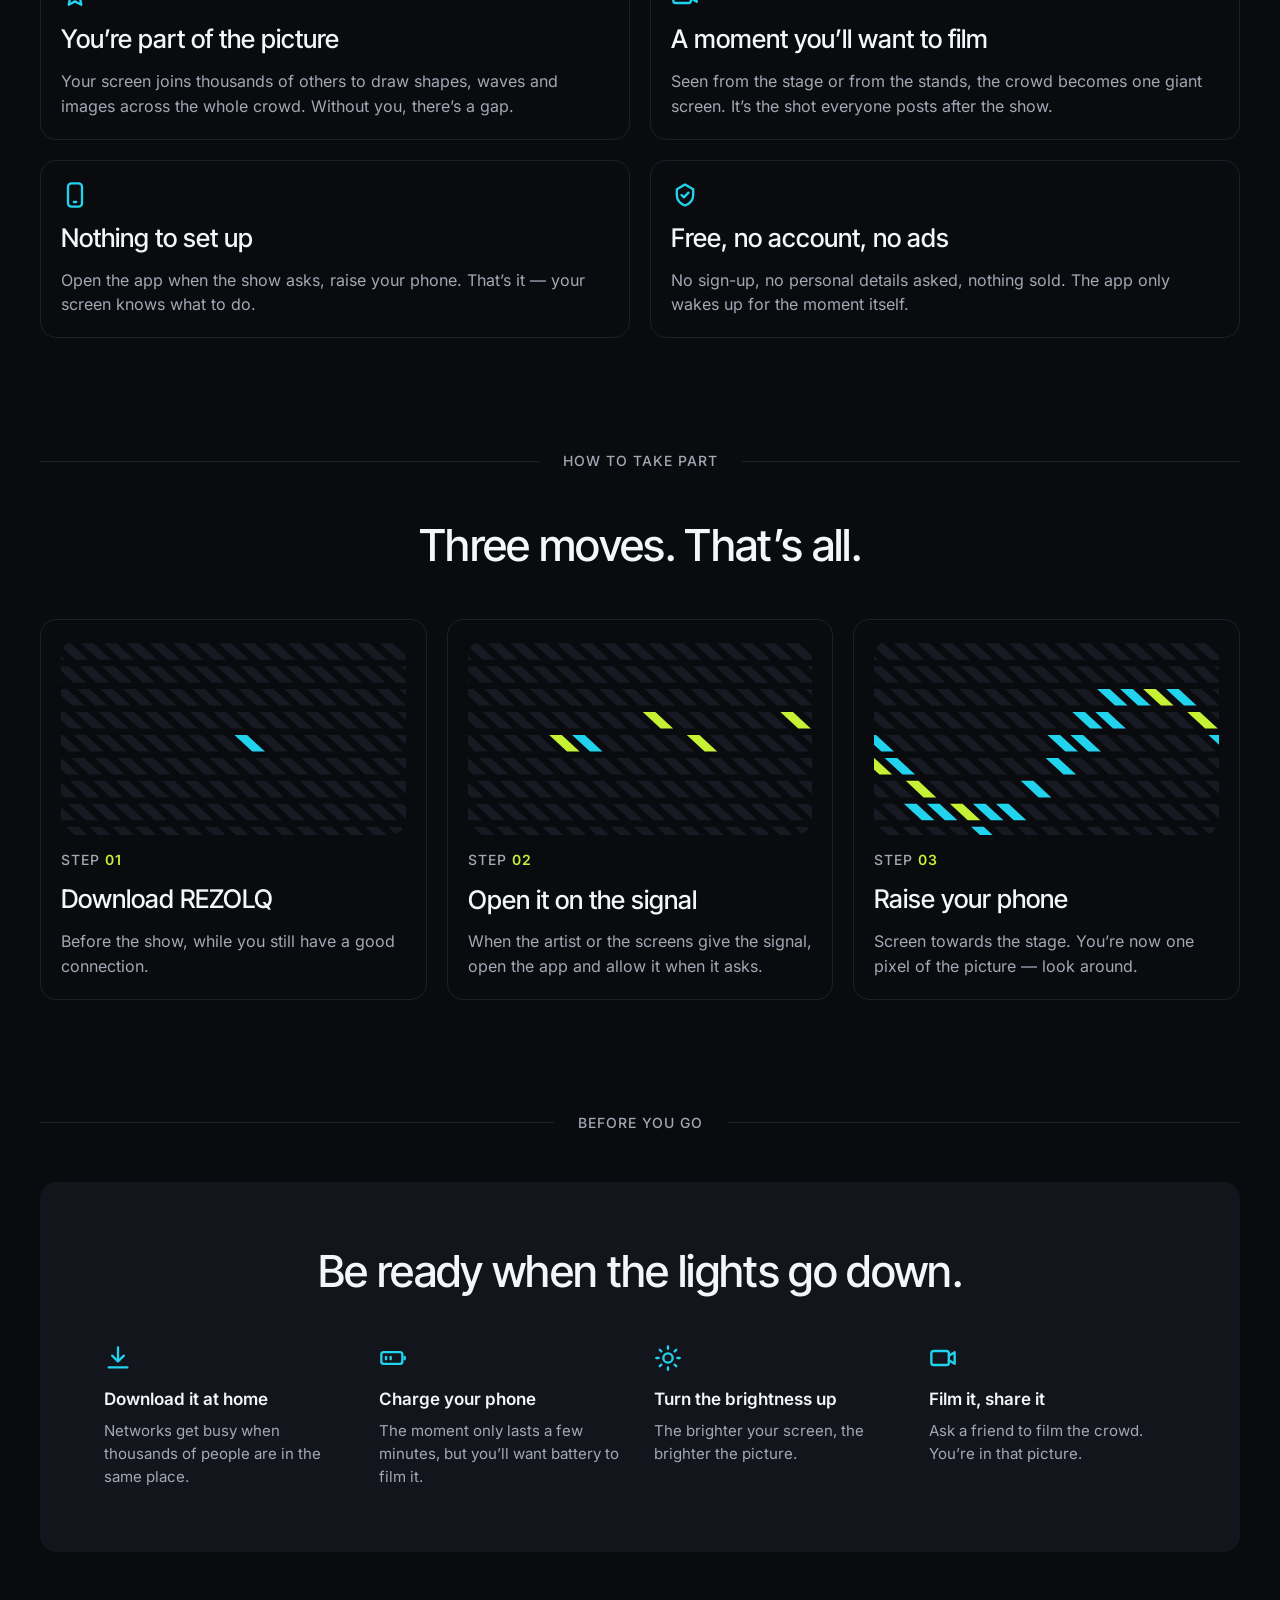
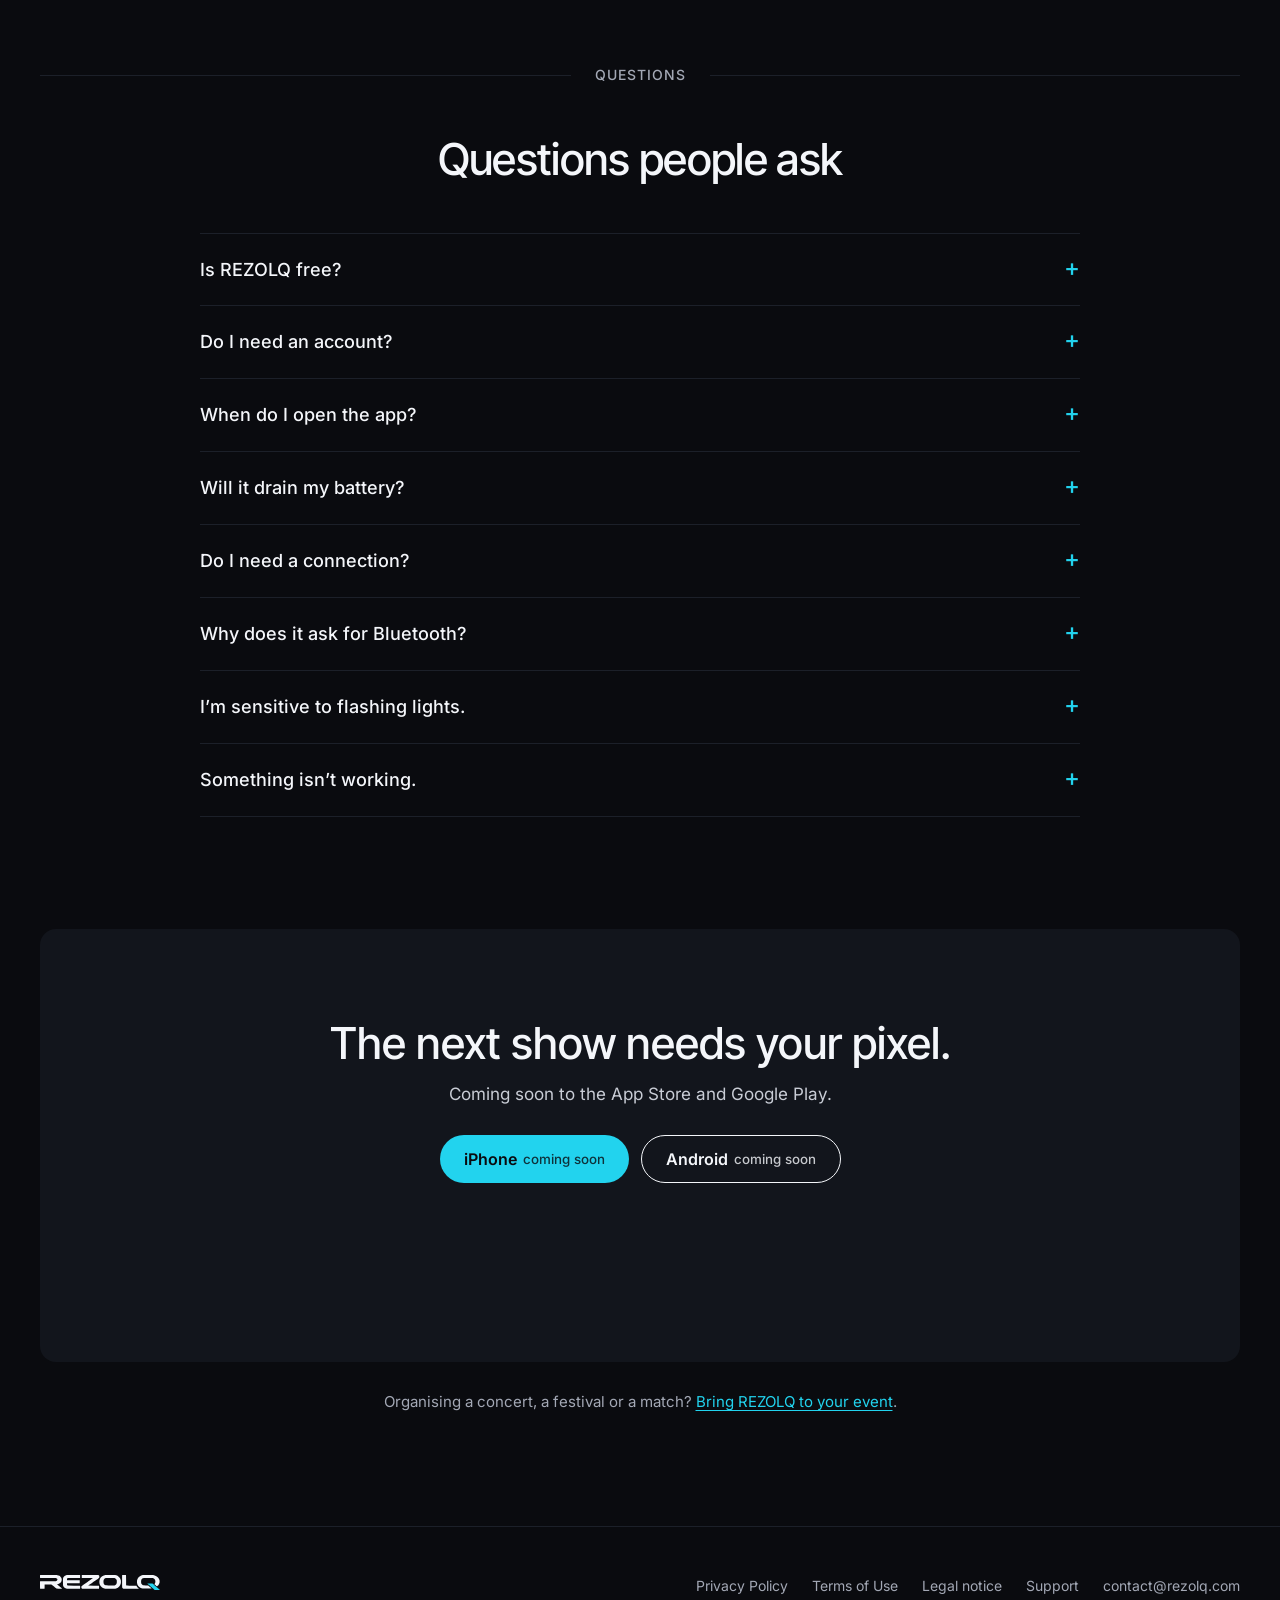
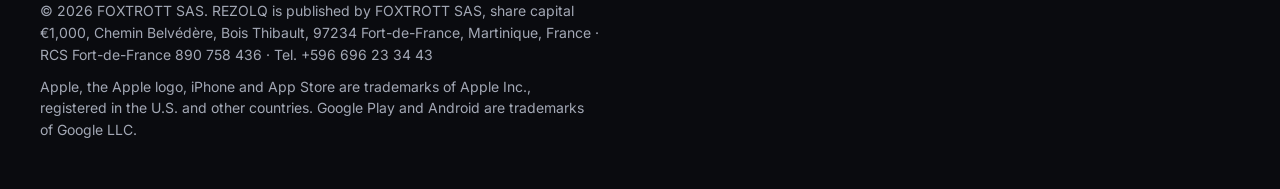
==== commit 139ac4e6: "Center header links vertically with the logo and Support Co-Authored-By: Claude Opus 5.5 <noreply@an" ====
--- a/index.html
+++ b/index.html
@@ -13,7 +13,7 @@
 <link rel="icon" href="/favicon-32.png" sizes="32x32" type="image/png">
 <link rel="apple-touch-icon" href="/apple-touch-icon.png">
 <link rel="preload" href="/fonts/inter-tight-latin-500-normal.woff2" as="font" type="font/woff2" crossorigin>
-<link rel="stylesheet" href="/assets/css/site.css?v=589f407a">
+<link rel="stylesheet" href="/assets/css/site.css?v=128b9846">
 <meta property="og:type" content="website">
 <meta property="og:site_name" content="REZOLQ">
 <meta property="og:title" content="REZOLQ — Be the show">
--- a/assets/css/site.css
+++ b/assets/css/site.css
@@ -60,8 +60,10 @@
 .nav { position: fixed; inset: 0 0 auto 0; z-index: 50; height: var(--nav-h); background: var(--nuit); border-bottom: 1px solid var(--ligne); }
 .nav .container { max-width: none; height: 100%; display: flex; align-items: center; justify-content: space-between; gap: 24px; }
 .nav .logo img { width: 132px; height: auto; }
-.nav-links { display: flex; gap: 32px; list-style: none; margin: 0; padding: 0; position: absolute; left: 50%; transform: translateX(-50%); }
-.nav-links a, .nav-end a { color: var(--blanc); text-decoration: none; font-size: 15px; }
+.nav-links { display: flex; align-items: center; gap: 32px; list-style: none; margin: 0; padding: 0; position: absolute; top: 50%; left: 50%; transform: translate(-50%, -50%); }
+.nav-links a, .nav-end a { display: block; color: var(--blanc); text-decoration: none; font-size: 15px; line-height: 20px; }
+.nav .logo { display: flex; align-items: center; }
+.nav .logo img { display: block; }
 .nav-end { display: flex; align-items: center; gap: 20px; }
 main { padding-top: var(--nav-h); }
 
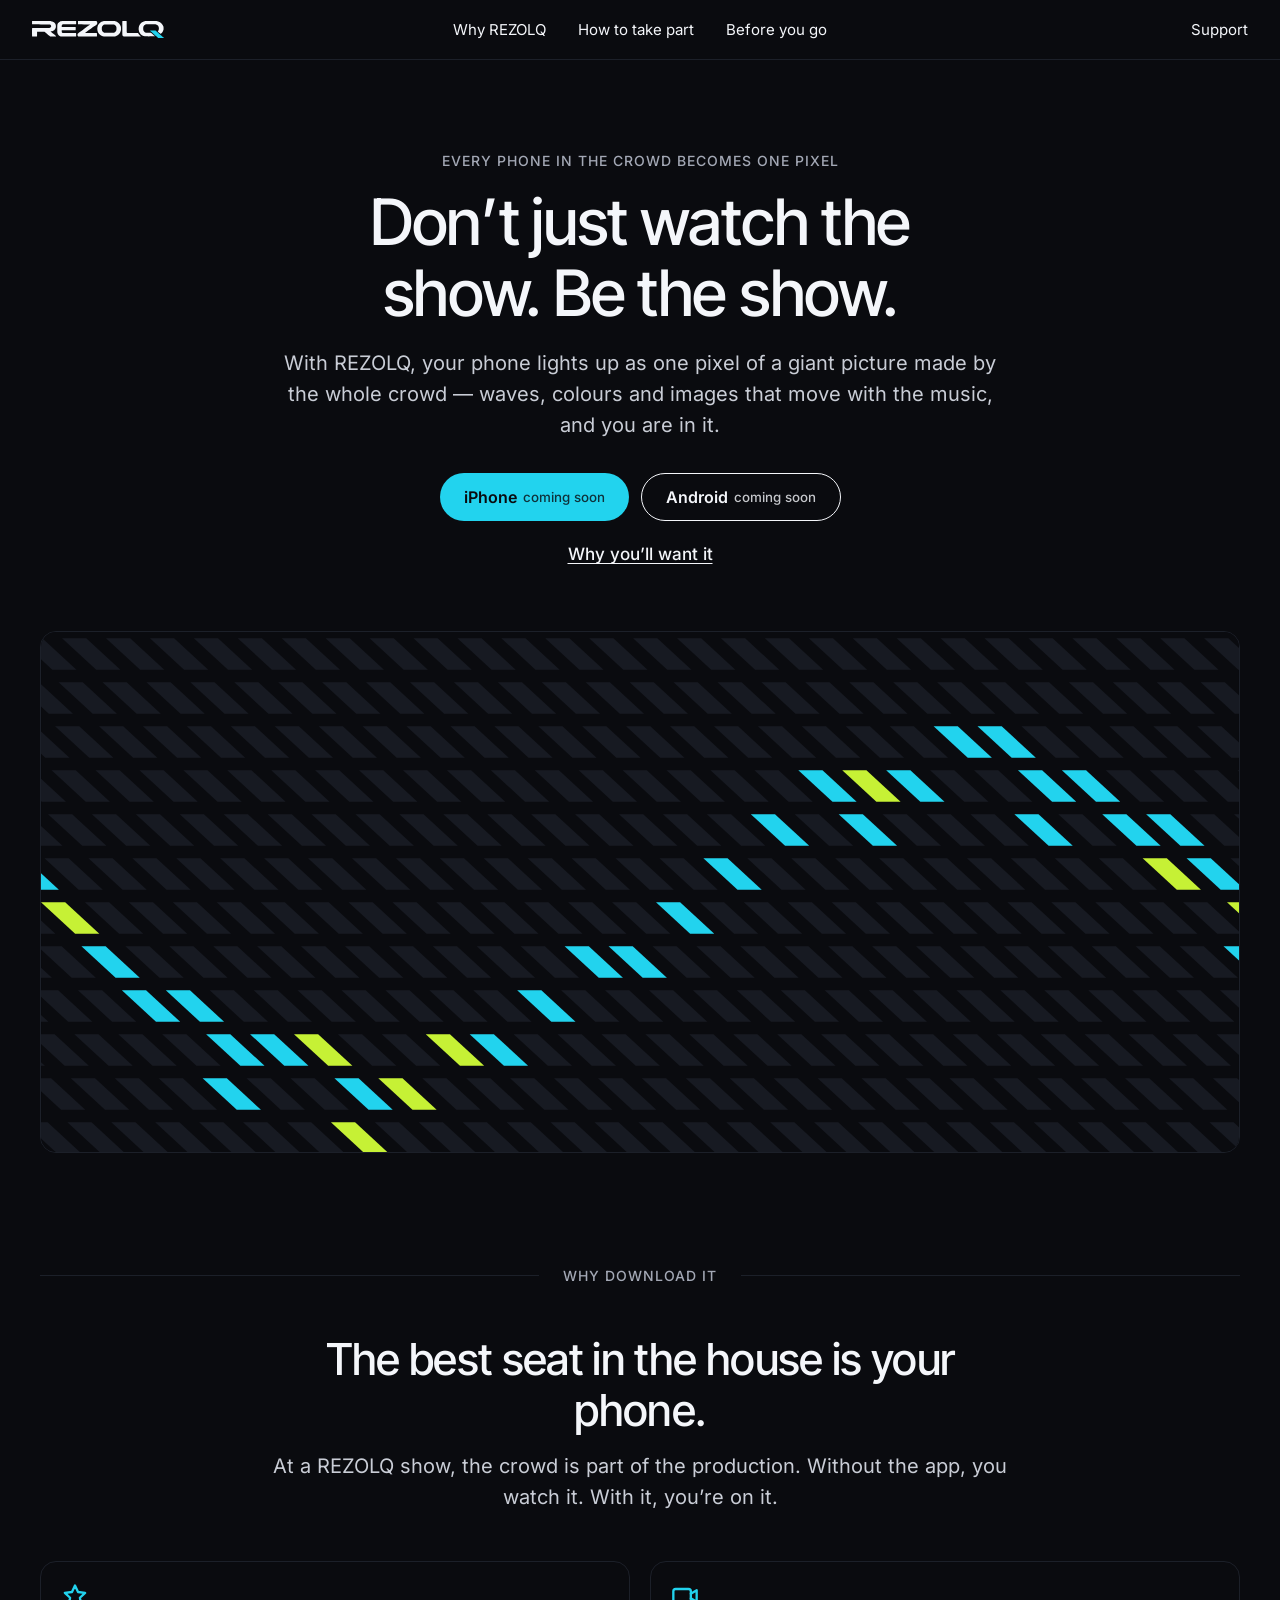
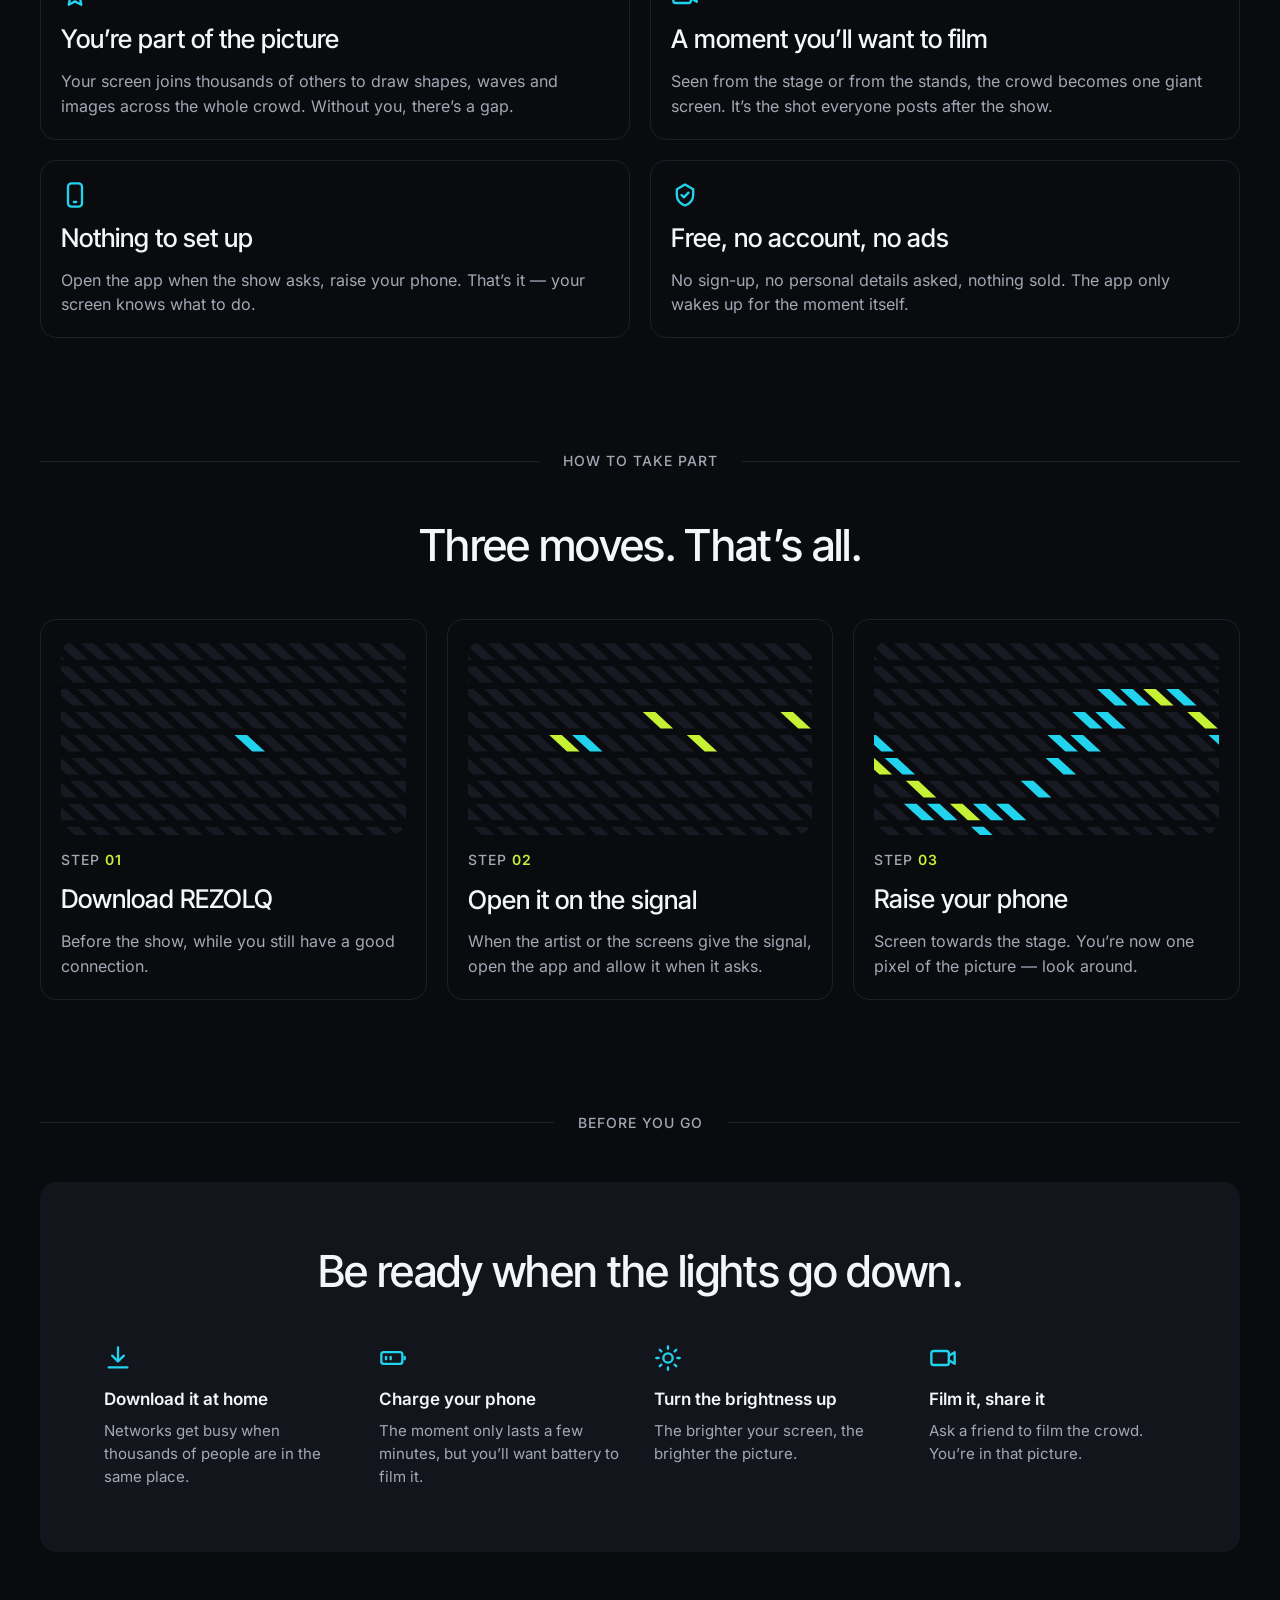
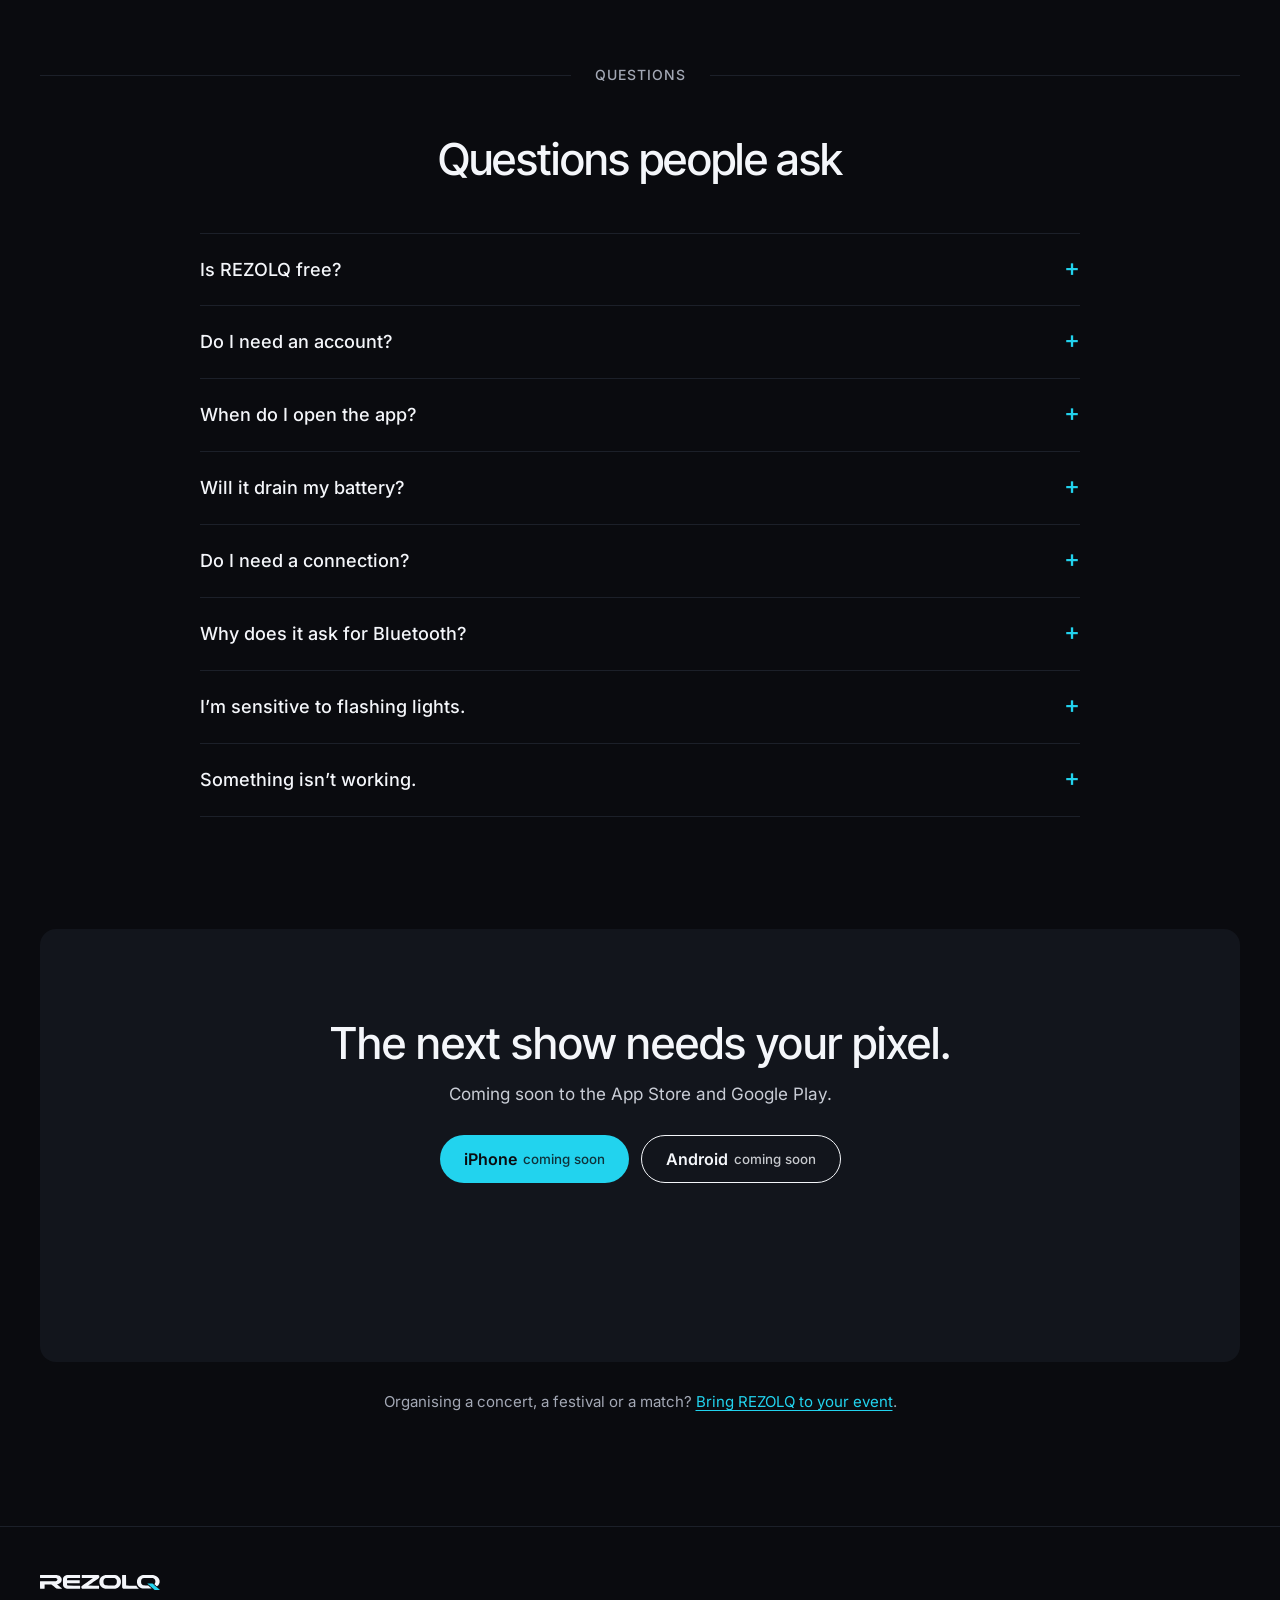
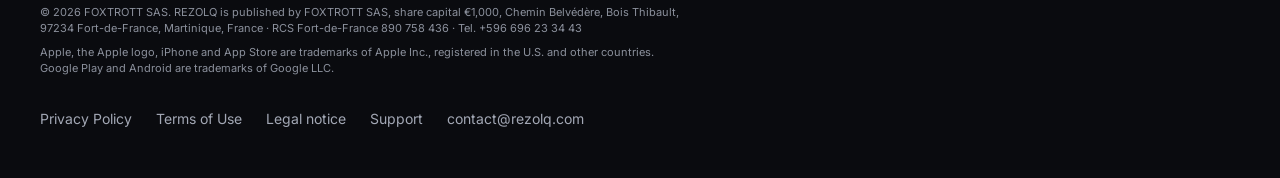
==== commit d3c7337f: "Footer: smaller legal lines, phone kept on one line Co-Authored-By: Claude Opus 5.5 <noreply@anthrop" ====
--- a/index.html
+++ b/index.html
@@ -13,7 +13,7 @@
 <link rel="icon" href="/favicon-32.png" sizes="32x32" type="image/png">
 <link rel="apple-touch-icon" href="/apple-touch-icon.png">
 <link rel="preload" href="/fonts/inter-tight-latin-500-normal.woff2" as="font" type="font/woff2" crossorigin>
-<link rel="stylesheet" href="/assets/css/site.css?v=128b9846">
+<link rel="stylesheet" href="/assets/css/site.css?v=250e2f96">
 <meta property="og:type" content="website">
 <meta property="og:site_name" content="REZOLQ">
 <meta property="og:title" content="REZOLQ — Be the show">
@@ -114,8 +114,8 @@
   <div class="container">
     <div class="who">
       <img src="/assets/img/rezolq-logo.svg" alt="REZOLQ" width="120" height="16" loading="lazy">
-      <p>© 2026 FOXTROTT SAS. REZOLQ is published by FOXTROTT SAS, share capital €1,000, Chemin Belvédère, Bois Thibault, 97234 Fort-de-France, Martinique, France · RCS Fort-de-France 890 758 436 · Tel. +596 696 23 34 43</p>
-      <p>Apple, the Apple logo, iPhone and App Store are trademarks of Apple Inc., registered in the U.S. and other countries. Google Play and Android are trademarks of Google LLC.</p>
+      <p class="fine">© 2026 FOXTROTT SAS. REZOLQ is published by FOXTROTT SAS, share capital €1,000, Chemin Belvédère, Bois Thibault, 97234 Fort-de-France, Martinique, France · RCS Fort-de-France 890 758 436 · <span class="nw">Tel. +596 696 23 34 43</span></p>
+      <p class="fine">Apple, the Apple logo, iPhone and App Store are trademarks of Apple Inc., registered in the U.S. and other countries. Google Play and Android are trademarks of Google LLC.</p>
     </div>
     <nav aria-label="Legal"><ul><li><a href="/privacy.html">Privacy Policy</a></li><li><a href="/terms.html">Terms of Use</a></li><li><a href="/legal.html">Legal notice</a></li><li><a href="/support.html">Support</a></li><li><a href="mailto:contact@rezolq.com">contact@rezolq.com</a></li></ul></nav>
   </div>
--- a/assets/css/site.css
+++ b/assets/css/site.css
@@ -134,8 +134,10 @@
 /* Footer */
 .foot { margin-top: var(--section-y); border-top: 1px solid var(--ligne); padding: 48px 0; font-size: 14px; color: var(--gris); }
 .foot .container { display: flex; flex-wrap: wrap; justify-content: space-between; gap: 32px; }
-.foot .who { display: grid; gap: 10px; max-width: 560px; }
-.foot .who img { width: 120px; }
+.foot .who { display: grid; gap: 8px; max-width: 640px; }
+.foot .who img { width: 120px; margin-bottom: 6px; }
+.foot .nw { white-space: nowrap; }
+.foot .fine { margin: 0; font-size: 11px; line-height: 16px; color: var(--gris-discret); }
 .foot nav ul { list-style: none; margin: 0; padding: 0; display: flex; flex-wrap: wrap; gap: 12px 24px; }
 .foot a { color: var(--gris); text-decoration: none; }
 
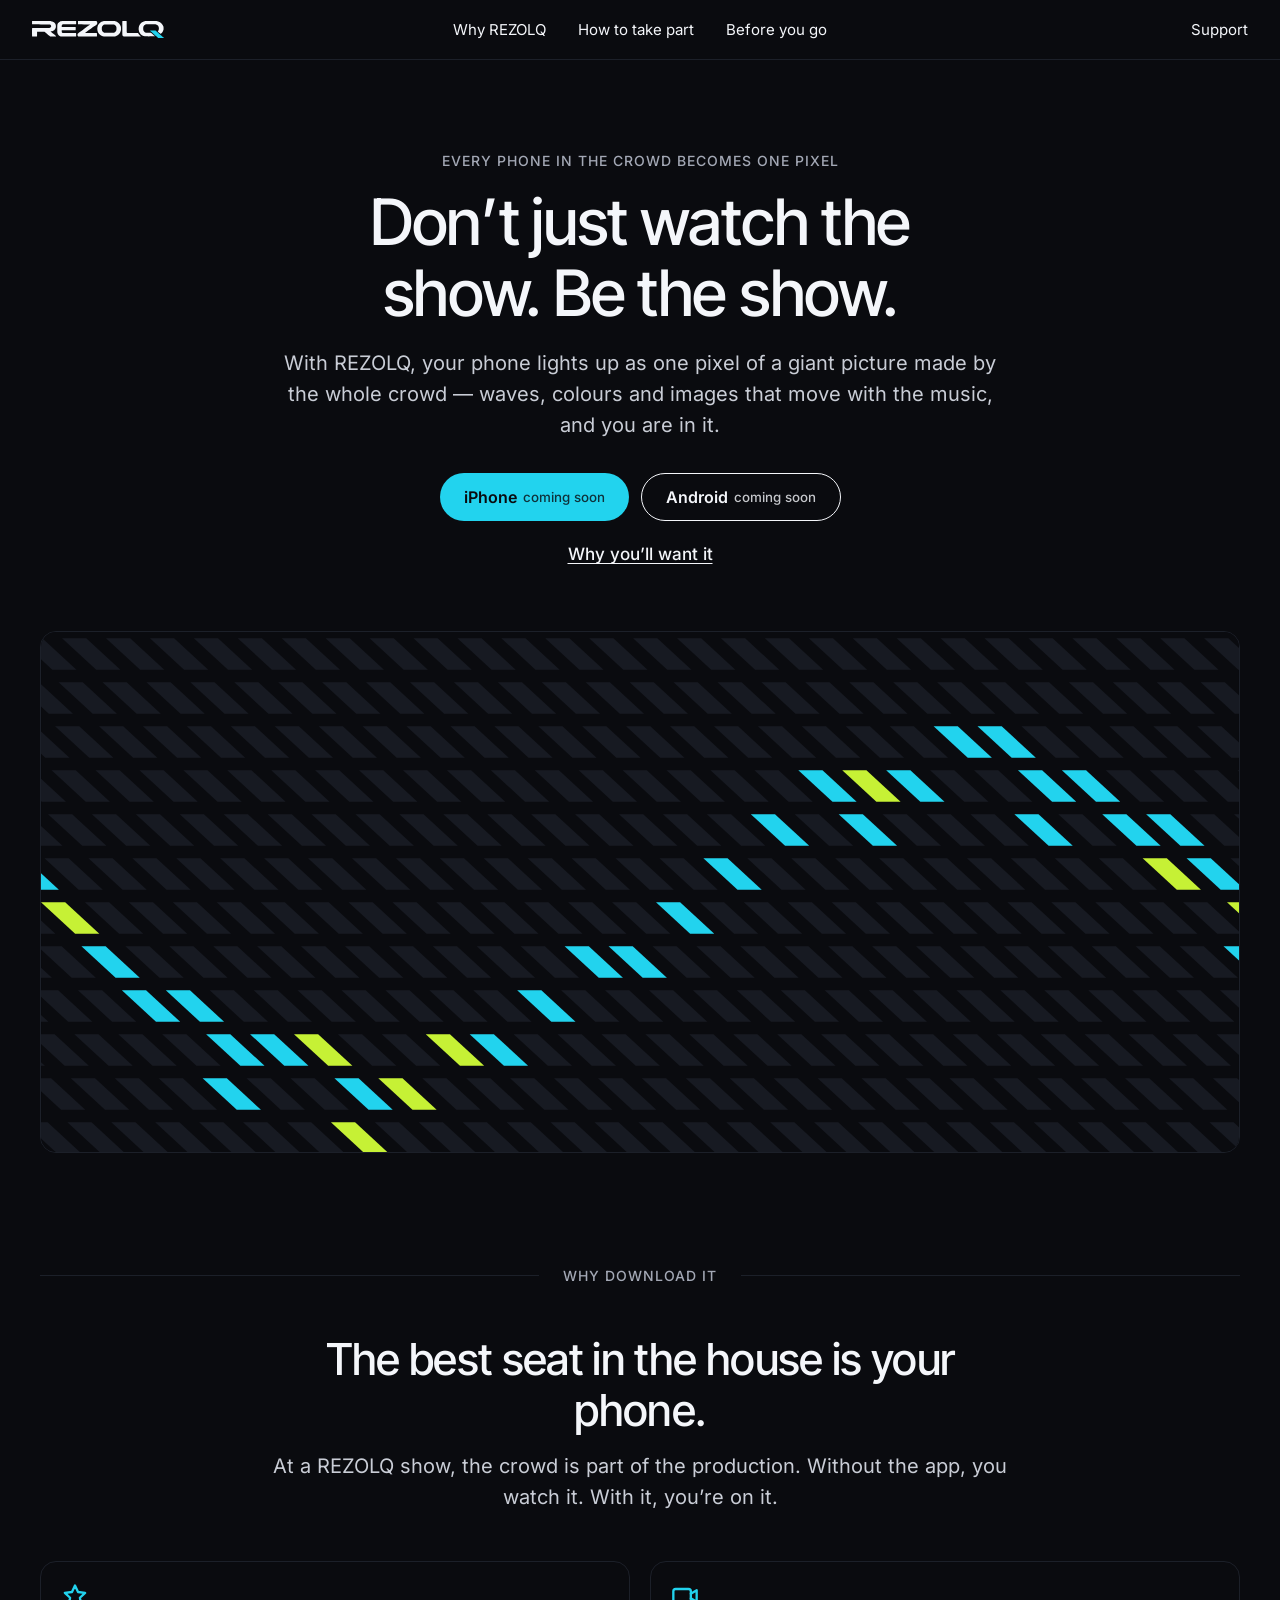
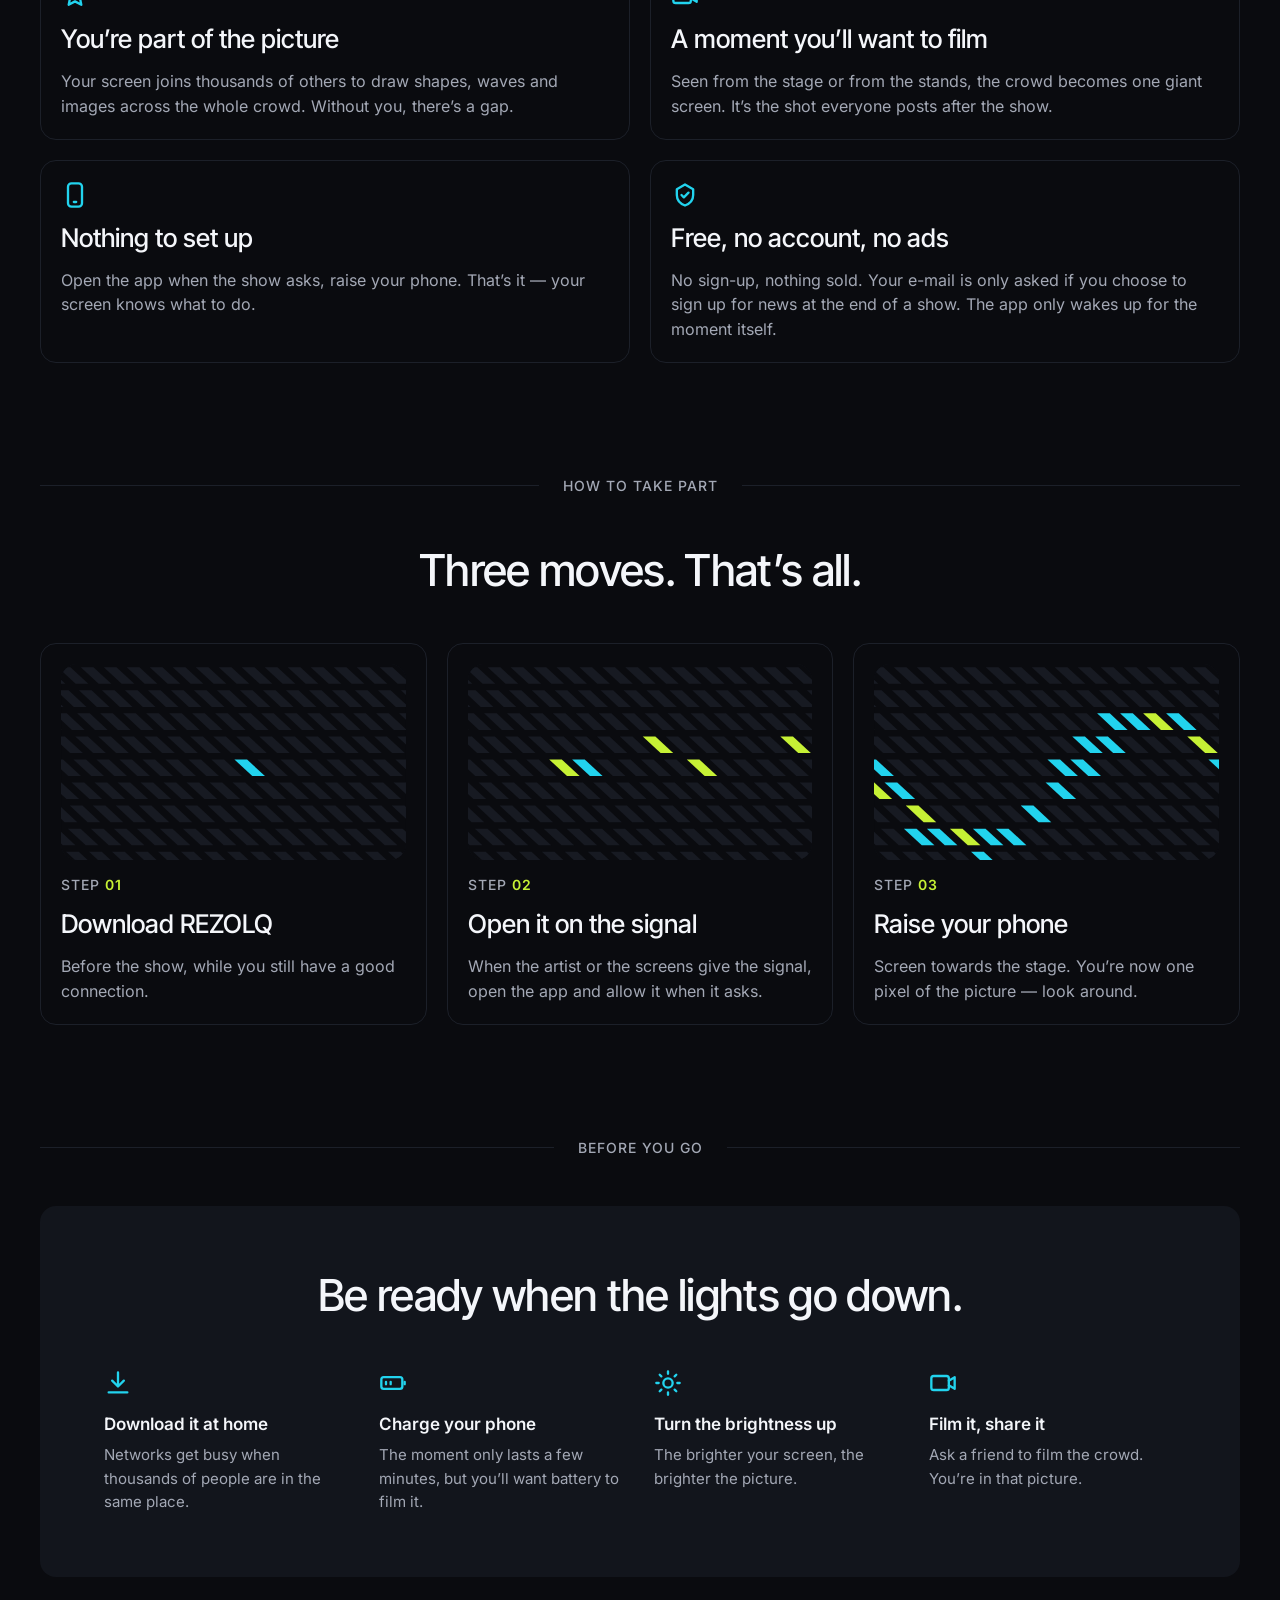
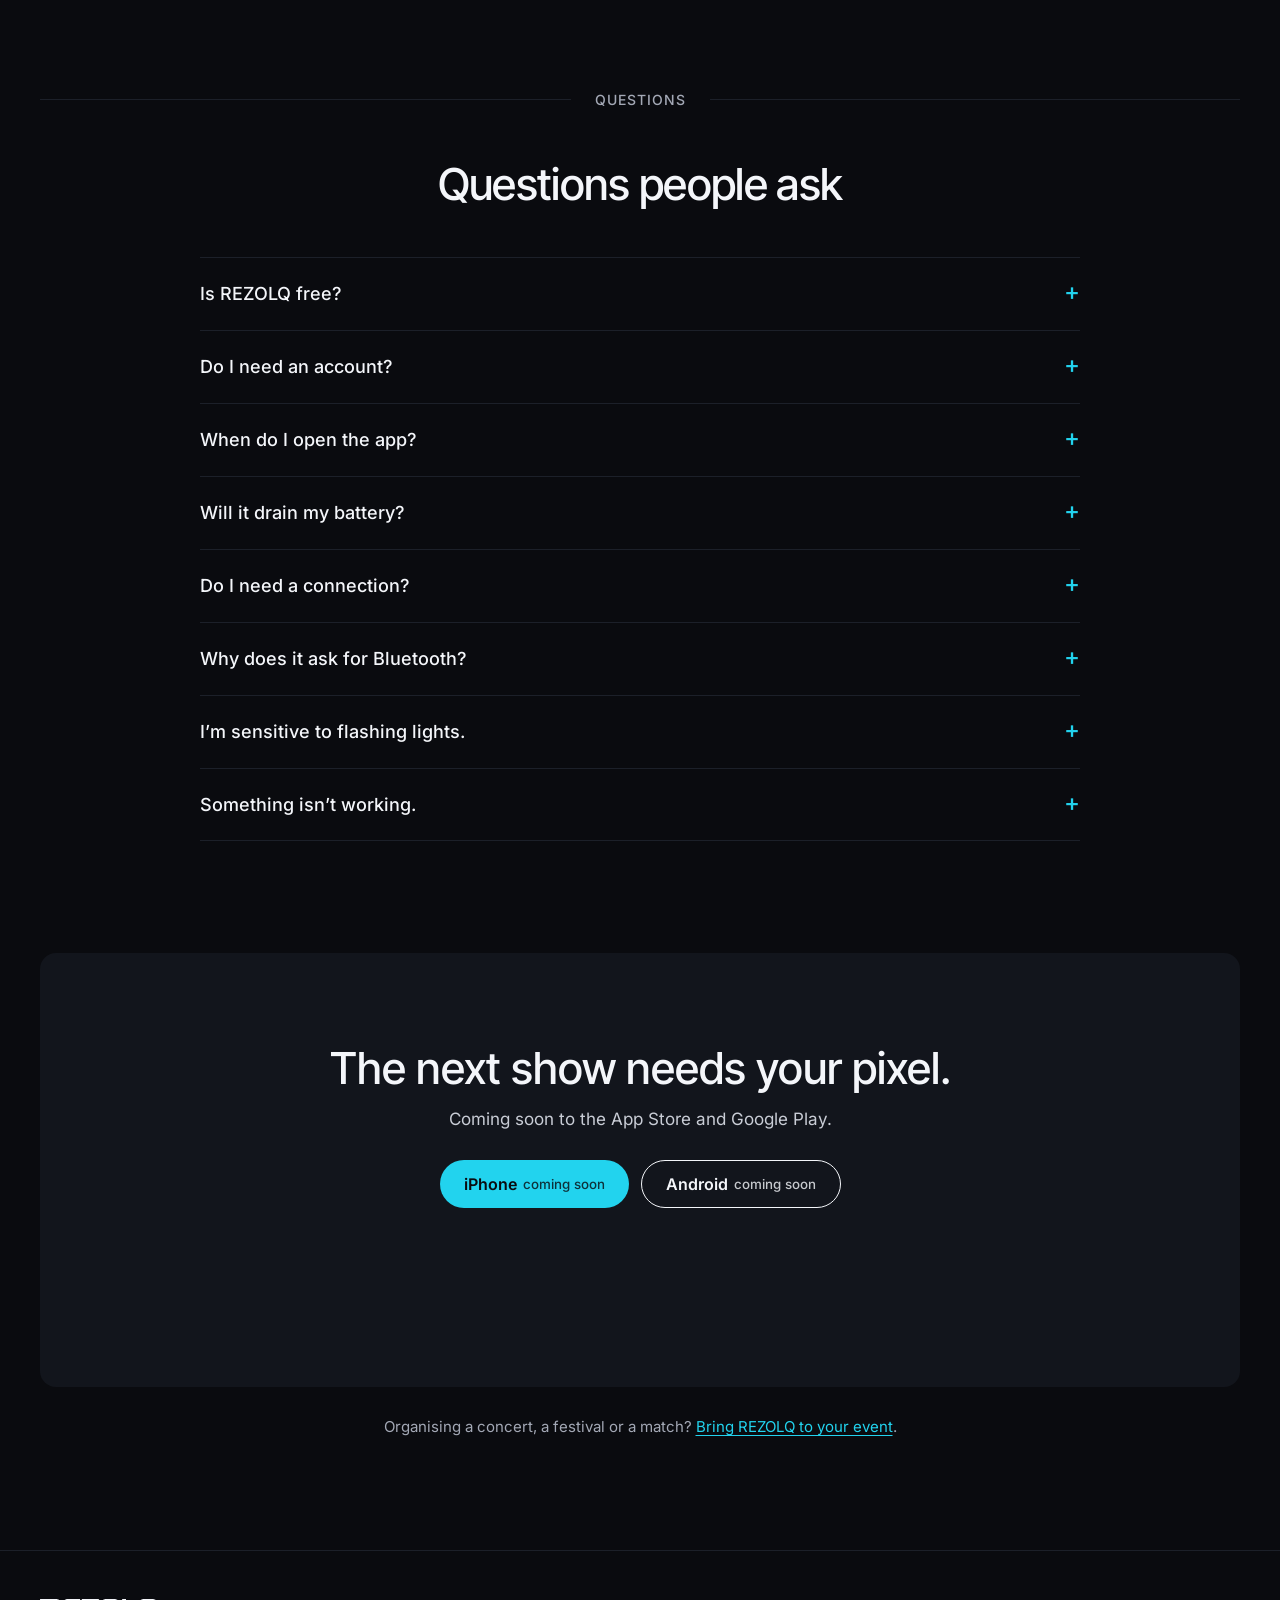
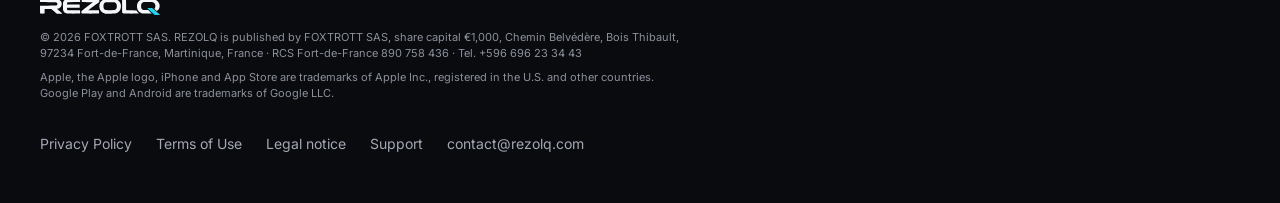
==== commit 8469ef08: "Privacy and FAQ: unsubscribe vs deletion, organiser report wording, gentle mode on home FAQ - Unsubs" ====
--- a/index.html
+++ b/index.html
@@ -56,7 +56,7 @@
       <article class="card reveal"><span class="ico"><svg viewBox="0 0 24 24" fill="none" stroke="currentColor" stroke-width="2" stroke-linecap="round" stroke-linejoin="round" aria-hidden="true"><path d="M12 3l2.6 5.6 6.1.7-4.5 4.2 1.2 6L12 16.6 6.6 19.5l1.2-6L3.3 9.3l6.1-.7z"/></svg></span><h3>You’re part of the picture</h3><p>Your screen joins thousands of others to draw shapes, waves and images across the whole crowd. Without you, there’s a gap.</p></article>
       <article class="card reveal"><span class="ico"><svg viewBox="0 0 24 24" fill="none" stroke="currentColor" stroke-width="2" stroke-linecap="round" stroke-linejoin="round" aria-hidden="true"><rect x="2" y="6" width="15" height="12" rx="2"/><path d="M17 10l5-3v10l-5-3"/></svg></span><h3>A moment you’ll want to film</h3><p>Seen from the stage or from the stands, the crowd becomes one giant screen. It’s the shot everyone posts after the show.</p></article>
       <article class="card reveal"><span class="ico"><svg viewBox="0 0 24 24" fill="none" stroke="currentColor" stroke-width="2" stroke-linecap="round" stroke-linejoin="round" aria-hidden="true"><rect x="6" y="2" width="12" height="20" rx="3"/><path d="M11 18h2"/></svg></span><h3>Nothing to set up</h3><p>Open the app when the show asks, raise your phone. That’s it — your screen knows what to do.</p></article>
-      <article class="card reveal"><span class="ico"><svg viewBox="0 0 24 24" fill="none" stroke="currentColor" stroke-width="2" stroke-linecap="round" stroke-linejoin="round" aria-hidden="true"><path d="M12 3l7 4v5c0 4.5-3 7.5-7 9-4-1.5-7-4.5-7-9V7z"/><path d="M9 12l2 2 4-4"/></svg></span><h3>Free, no account, no ads</h3><p>No sign-up, no personal details asked, nothing sold. The app only wakes up for the moment itself.</p></article>
+      <article class="card reveal"><span class="ico"><svg viewBox="0 0 24 24" fill="none" stroke="currentColor" stroke-width="2" stroke-linecap="round" stroke-linejoin="round" aria-hidden="true"><path d="M12 3l7 4v5c0 4.5-3 7.5-7 9-4-1.5-7-4.5-7-9V7z"/><path d="M9 12l2 2 4-4"/></svg></span><h3>Free, no account, no ads</h3><p>No sign-up, nothing sold. Your e-mail is only asked if you choose to sign up for news at the end of a show. The app only wakes up for the moment itself.</p></article>
     </div>
   </div>
 </section>
@@ -93,7 +93,7 @@
     <p class="rule eyebrow">Questions</p>
     <div class="section-head"><h2 id="faq-title">Questions people ask</h2></div>
     <div class="faq-list">
-      <details class="faq"><summary>Is REZOLQ free?</summary><p>Yes. Download it, open it at the show, and you’re in.</p></details><details class="faq"><summary>Do I need an account?</summary><p>No. No sign-up, no e-mail, no password. Nothing to delete afterwards.</p></details><details class="faq"><summary>When do I open the app?</summary><p>Only when the show asks you to. The artist or the screens will give the signal — open REZOLQ, raise your phone, and you’re part of the picture.</p></details><details class="faq"><summary>Will it drain my battery?</summary><p>Barely. The app only runs during the moment itself, usually a few minutes. Close it the rest of the time.</p></details><details class="faq"><summary>Do I need a connection?</summary><p>Yes, mobile data or Wi-Fi during the show. Download the app before you arrive: networks get busy when thousands of people are in the same place.</p></details><details class="faq"><summary>Why does it ask for Bluetooth?</summary><p>So your screen shows the right colour at the right place in the picture. It is used for nothing else. More in our <a href="/privacy.html">Privacy Policy</a>.</p></details><details class="faq"><summary>I’m sensitive to flashing lights.</summary><p>Some moments use flashing colours. If flashing lights affect you, keep the app closed and look away from the screens around you during those moments.</p></details><details class="faq"><summary>Something isn’t working.</summary><p>See the <a href="/support.html">Support page</a> or write to us. We answer within two working days.</p></details>
+      <details class="faq"><summary>Is REZOLQ free?</summary><p>Yes. Download it, open it at the show, and you’re in.</p></details><details class="faq"><summary>Do I need an account?</summary><p>No. No account, no password. Your e-mail is only asked if you choose to sign up for news at the end of a show.</p></details><details class="faq"><summary>When do I open the app?</summary><p>Only when the show asks you to. The artist or the screens will give the signal — open REZOLQ, raise your phone, and you’re part of the picture.</p></details><details class="faq"><summary>Will it drain my battery?</summary><p>Barely. The app only runs during the moment itself, usually a few minutes. Close it the rest of the time.</p></details><details class="faq"><summary>Do I need a connection?</summary><p>Yes, mobile data or Wi-Fi during the show. Download the app before you arrive: networks get busy when thousands of people are in the same place.</p></details><details class="faq"><summary>Why does it ask for Bluetooth?</summary><p>So your screen shows the right colour at the right place in the picture, and so the show still reaches you if the network is busy. More in our <a href="/privacy.html">Privacy Policy</a>.</p></details><details class="faq"><summary>I’m sensitive to flashing lights.</summary><p>Some moments use flashing colours. Turn on gentle mode on the app’s start screen: flashes become soft changes and the flashlight stays off. If flashing lights affect you, also look away from the screens around you.</p></details><details class="faq"><summary>Something isn’t working.</summary><p>See the <a href="/support.html">Support page</a> or write to us. We answer within two working days.</p></details>
     </div>
   </div>
 </section>
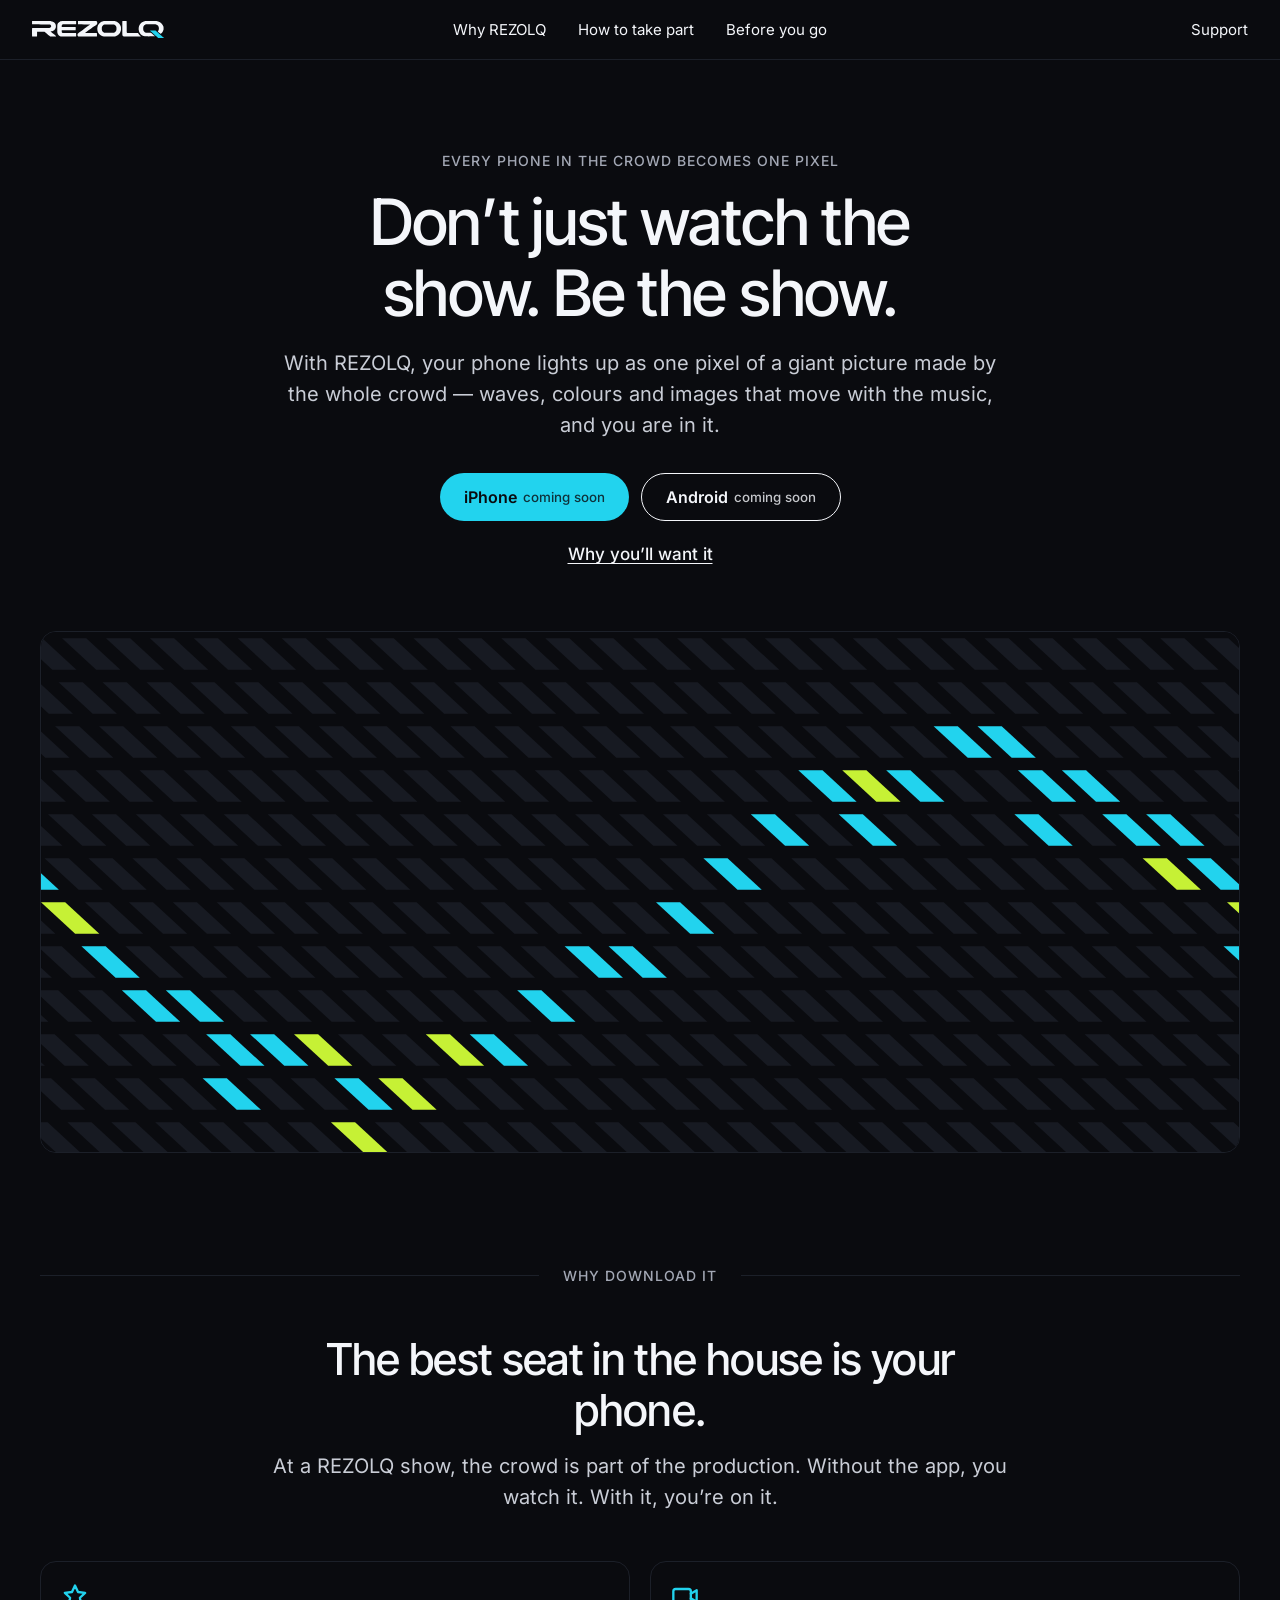
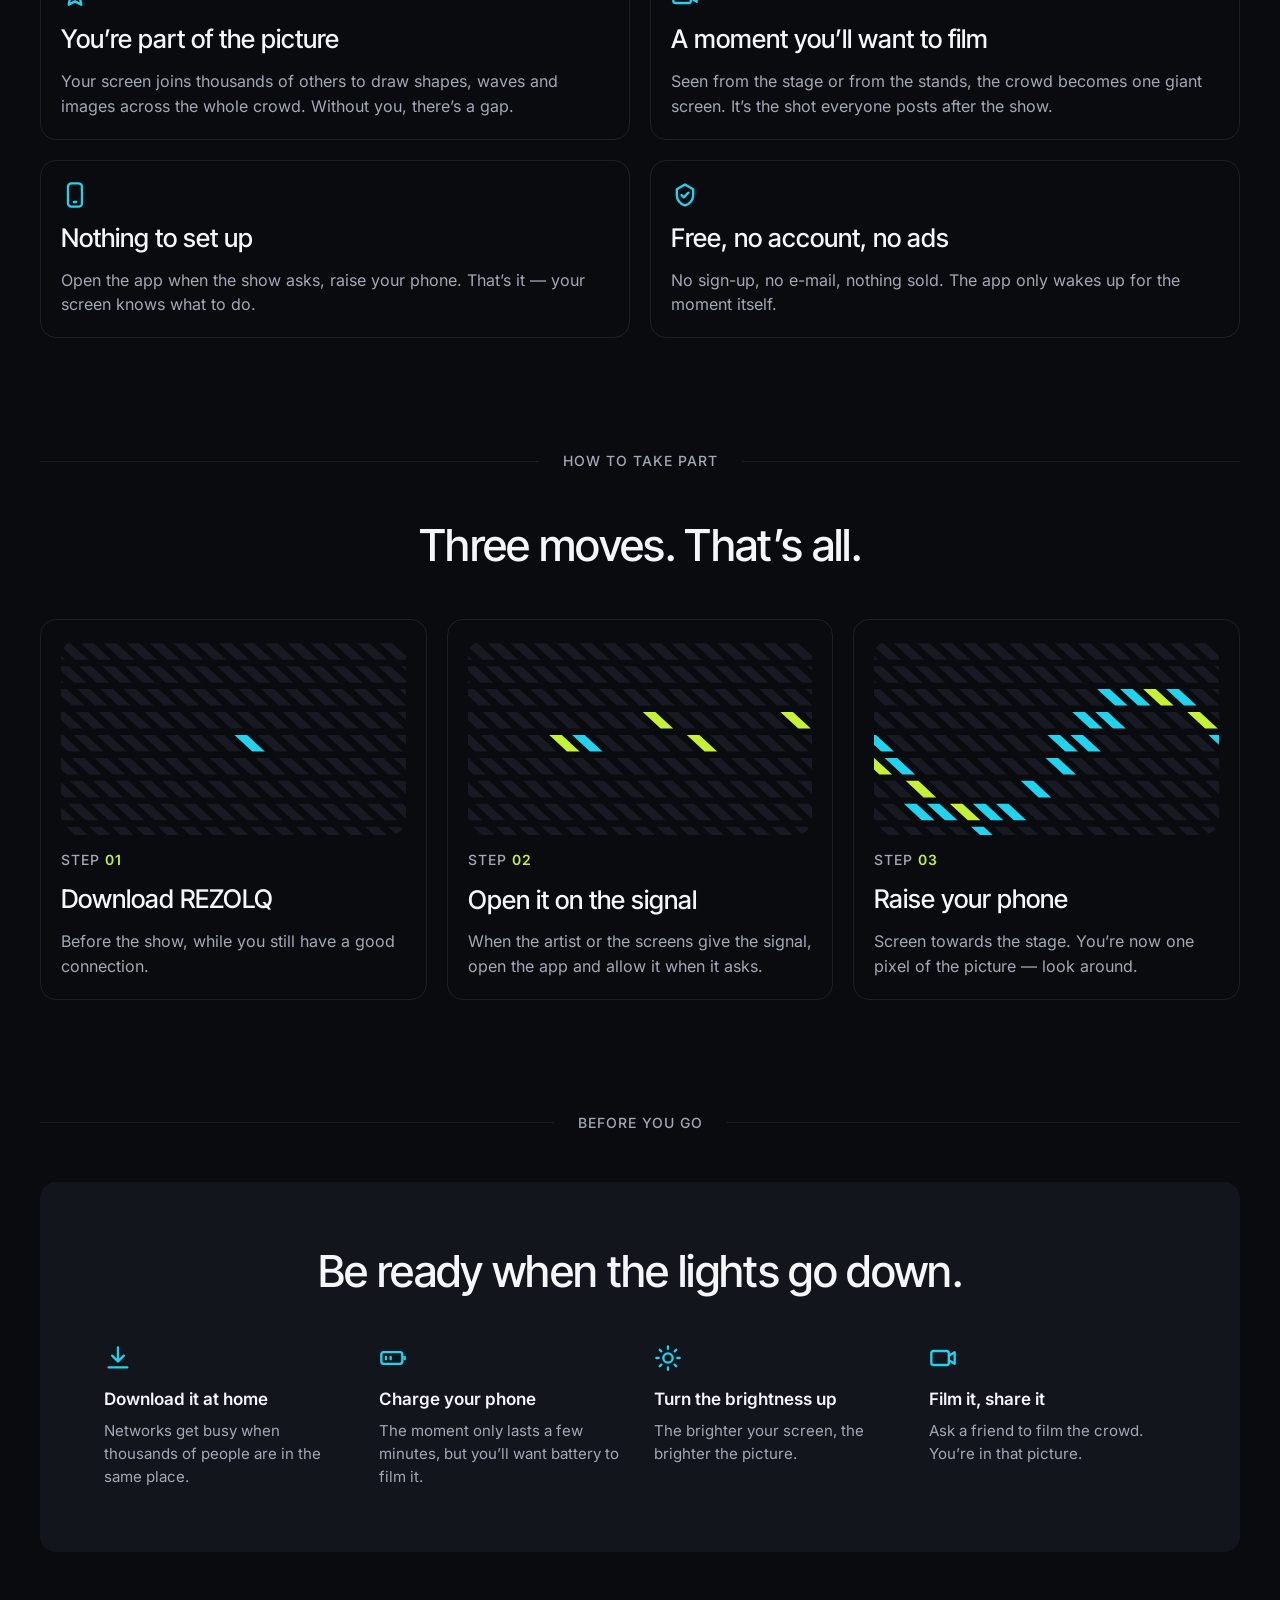
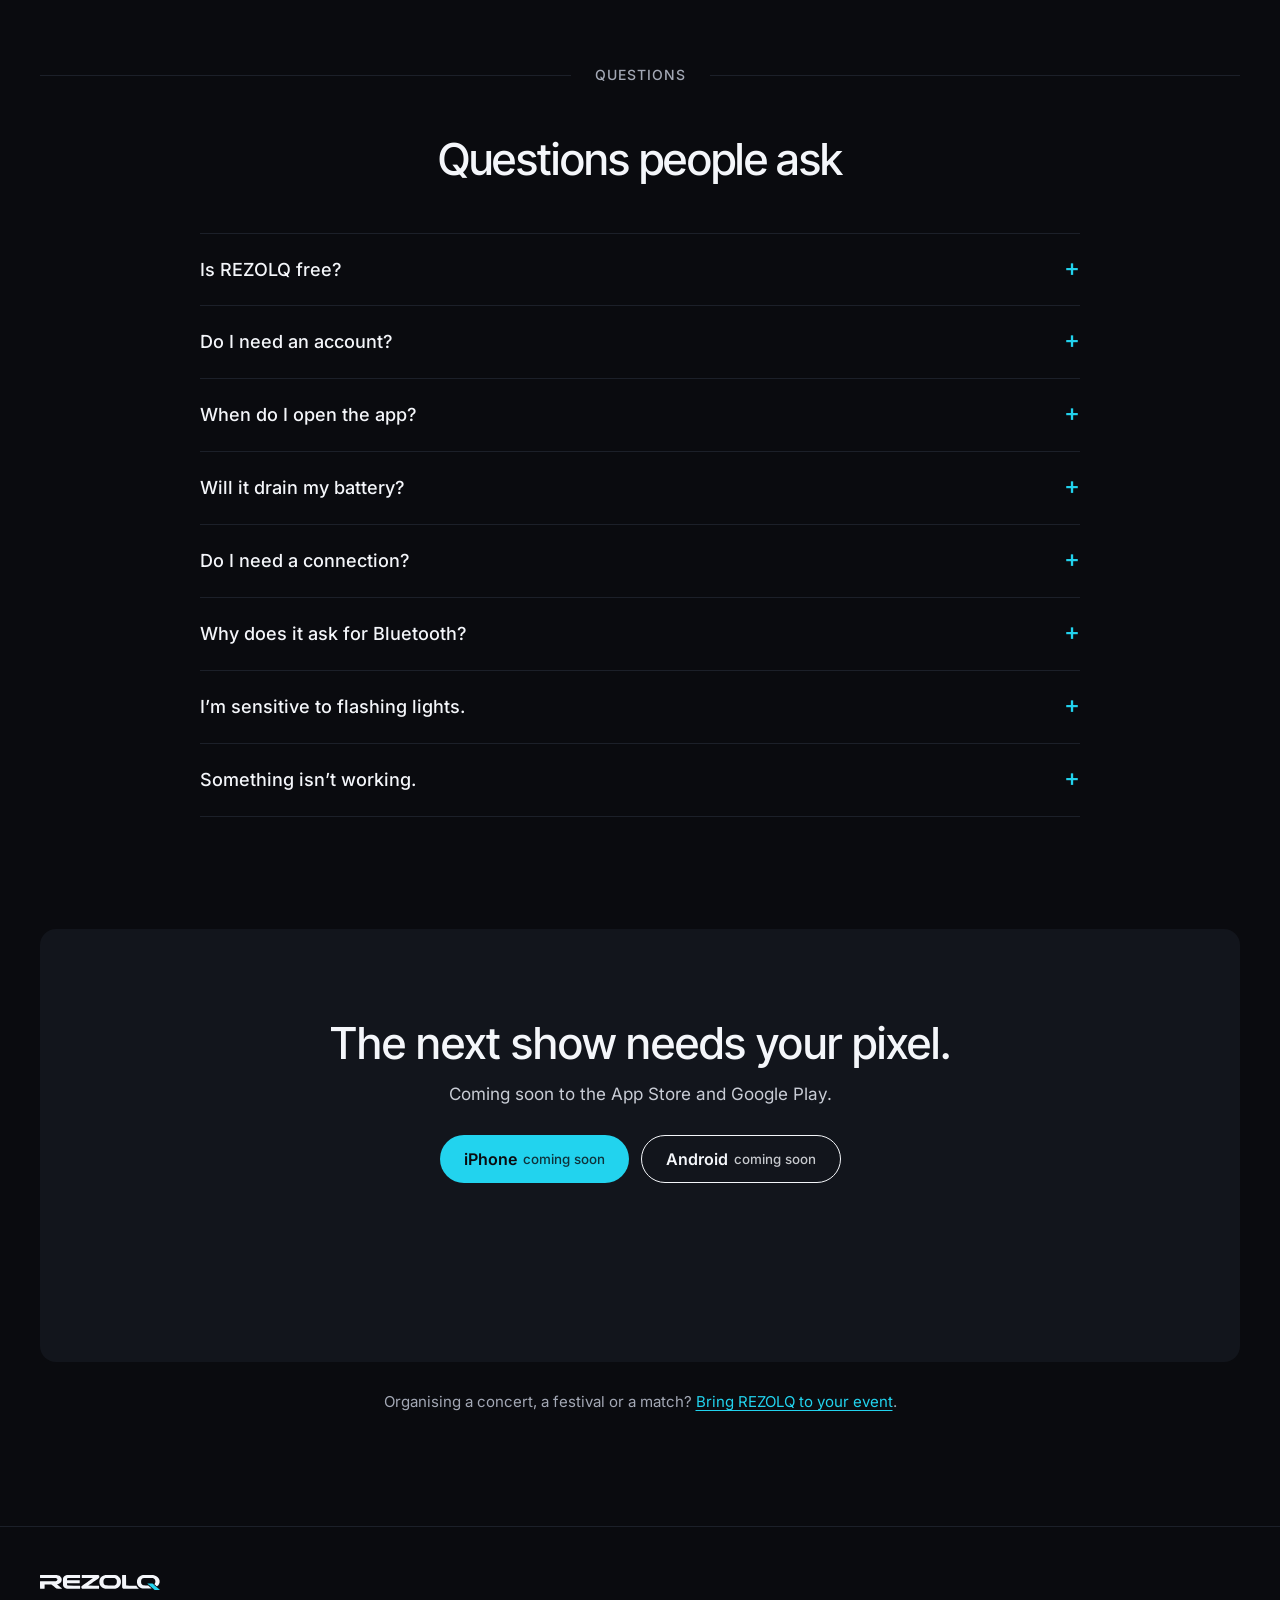
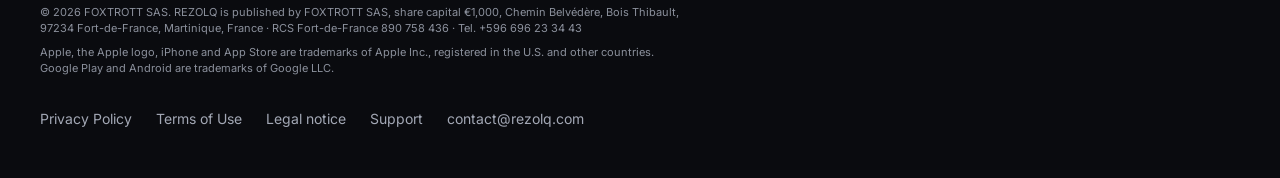
==== commit c0e869b6: "Privacy: no e-mail collection; legal notice names Fly.io as app server host; favicon.ico Co-Authored" ====
--- a/index.html
+++ b/index.html
@@ -13,7 +13,7 @@
 <link rel="icon" href="/favicon-32.png" sizes="32x32" type="image/png">
 <link rel="apple-touch-icon" href="/apple-touch-icon.png">
 <link rel="preload" href="/fonts/inter-tight-latin-500-normal.woff2" as="font" type="font/woff2" crossorigin>
-<link rel="stylesheet" href="/assets/css/site.css?v=250e2f96">
+<link rel="stylesheet" href="/assets/css/site.css?v=fe125204">
 <meta property="og:type" content="website">
 <meta property="og:site_name" content="REZOLQ">
 <meta property="og:title" content="REZOLQ — Be the show">
@@ -56,7 +56,7 @@
       <article class="card reveal"><span class="ico"><svg viewBox="0 0 24 24" fill="none" stroke="currentColor" stroke-width="2" stroke-linecap="round" stroke-linejoin="round" aria-hidden="true"><path d="M12 3l2.6 5.6 6.1.7-4.5 4.2 1.2 6L12 16.6 6.6 19.5l1.2-6L3.3 9.3l6.1-.7z"/></svg></span><h3>You’re part of the picture</h3><p>Your screen joins thousands of others to draw shapes, waves and images across the whole crowd. Without you, there’s a gap.</p></article>
       <article class="card reveal"><span class="ico"><svg viewBox="0 0 24 24" fill="none" stroke="currentColor" stroke-width="2" stroke-linecap="round" stroke-linejoin="round" aria-hidden="true"><rect x="2" y="6" width="15" height="12" rx="2"/><path d="M17 10l5-3v10l-5-3"/></svg></span><h3>A moment you’ll want to film</h3><p>Seen from the stage or from the stands, the crowd becomes one giant screen. It’s the shot everyone posts after the show.</p></article>
       <article class="card reveal"><span class="ico"><svg viewBox="0 0 24 24" fill="none" stroke="currentColor" stroke-width="2" stroke-linecap="round" stroke-linejoin="round" aria-hidden="true"><rect x="6" y="2" width="12" height="20" rx="3"/><path d="M11 18h2"/></svg></span><h3>Nothing to set up</h3><p>Open the app when the show asks, raise your phone. That’s it — your screen knows what to do.</p></article>
-      <article class="card reveal"><span class="ico"><svg viewBox="0 0 24 24" fill="none" stroke="currentColor" stroke-width="2" stroke-linecap="round" stroke-linejoin="round" aria-hidden="true"><path d="M12 3l7 4v5c0 4.5-3 7.5-7 9-4-1.5-7-4.5-7-9V7z"/><path d="M9 12l2 2 4-4"/></svg></span><h3>Free, no account, no ads</h3><p>No sign-up, nothing sold. Your e-mail is only asked if you choose to sign up for news at the end of a show. The app only wakes up for the moment itself.</p></article>
+      <article class="card reveal"><span class="ico"><svg viewBox="0 0 24 24" fill="none" stroke="currentColor" stroke-width="2" stroke-linecap="round" stroke-linejoin="round" aria-hidden="true"><path d="M12 3l7 4v5c0 4.5-3 7.5-7 9-4-1.5-7-4.5-7-9V7z"/><path d="M9 12l2 2 4-4"/></svg></span><h3>Free, no account, no ads</h3><p>No sign-up, no e-mail, nothing sold. The app only wakes up for the moment itself.</p></article>
     </div>
   </div>
 </section>
@@ -93,7 +93,7 @@
     <p class="rule eyebrow">Questions</p>
     <div class="section-head"><h2 id="faq-title">Questions people ask</h2></div>
     <div class="faq-list">
-      <details class="faq"><summary>Is REZOLQ free?</summary><p>Yes. Download it, open it at the show, and you’re in.</p></details><details class="faq"><summary>Do I need an account?</summary><p>No. No account, no password. Your e-mail is only asked if you choose to sign up for news at the end of a show.</p></details><details class="faq"><summary>When do I open the app?</summary><p>Only when the show asks you to. The artist or the screens will give the signal — open REZOLQ, raise your phone, and you’re part of the picture.</p></details><details class="faq"><summary>Will it drain my battery?</summary><p>Barely. The app only runs during the moment itself, usually a few minutes. Close it the rest of the time.</p></details><details class="faq"><summary>Do I need a connection?</summary><p>Yes, mobile data or Wi-Fi during the show. Download the app before you arrive: networks get busy when thousands of people are in the same place.</p></details><details class="faq"><summary>Why does it ask for Bluetooth?</summary><p>So your screen shows the right colour at the right place in the picture, and so the show still reaches you if the network is busy. More in our <a href="/privacy.html">Privacy Policy</a>.</p></details><details class="faq"><summary>I’m sensitive to flashing lights.</summary><p>Some moments use flashing colours. Turn on gentle mode on the app’s start screen: flashes become soft changes and the flashlight stays off. If flashing lights affect you, also look away from the screens around you.</p></details><details class="faq"><summary>Something isn’t working.</summary><p>See the <a href="/support.html">Support page</a> or write to us. We answer within two working days.</p></details>
+      <details class="faq"><summary>Is REZOLQ free?</summary><p>Yes. Download it, open it at the show, and you’re in.</p></details><details class="faq"><summary>Do I need an account?</summary><p>No. No account, no password, no e-mail.</p></details><details class="faq"><summary>When do I open the app?</summary><p>Only when the show asks you to. The artist or the screens will give the signal — open REZOLQ, raise your phone, and you’re part of the picture.</p></details><details class="faq"><summary>Will it drain my battery?</summary><p>Barely. The app only runs during the moment itself, usually a few minutes. Close it the rest of the time.</p></details><details class="faq"><summary>Do I need a connection?</summary><p>Yes, mobile data or Wi-Fi during the show. Download the app before you arrive: networks get busy when thousands of people are in the same place.</p></details><details class="faq"><summary>Why does it ask for Bluetooth?</summary><p>So your screen shows the right colour at the right place in the picture, and so the show still reaches you if the network is busy. More in our <a href="/privacy.html">Privacy Policy</a>.</p></details><details class="faq"><summary>I’m sensitive to flashing lights.</summary><p>Some moments use flashing colours. Turn on gentle mode on the app’s start screen: flashes become soft changes and the flashlight stays off. If flashing lights affect you, also look away from the screens around you.</p></details><details class="faq"><summary>Something isn’t working.</summary><p>See the <a href="/support.html">Support page</a> or write to us. We answer within two working days.</p></details>
     </div>
   </div>
 </section>
--- a/assets/css/site.css
+++ b/assets/css/site.css
@@ -178,7 +178,9 @@
 }
 @media (max-width: 600px) {
   .cards-3, .cards-2, .features { grid-template-columns: minmax(0, 1fr); }
-  .actions .btn { width: 100%; }
+  .actions { gap: 8px; }
+  .actions .btn { min-height: 44px; padding: 0 16px; font-size: 14px; }
+  .btn-soon small { margin-left: 5px; }
   .rule { gap: 14px; }
 }
 @media (prefers-reduced-motion: no-preference) {
